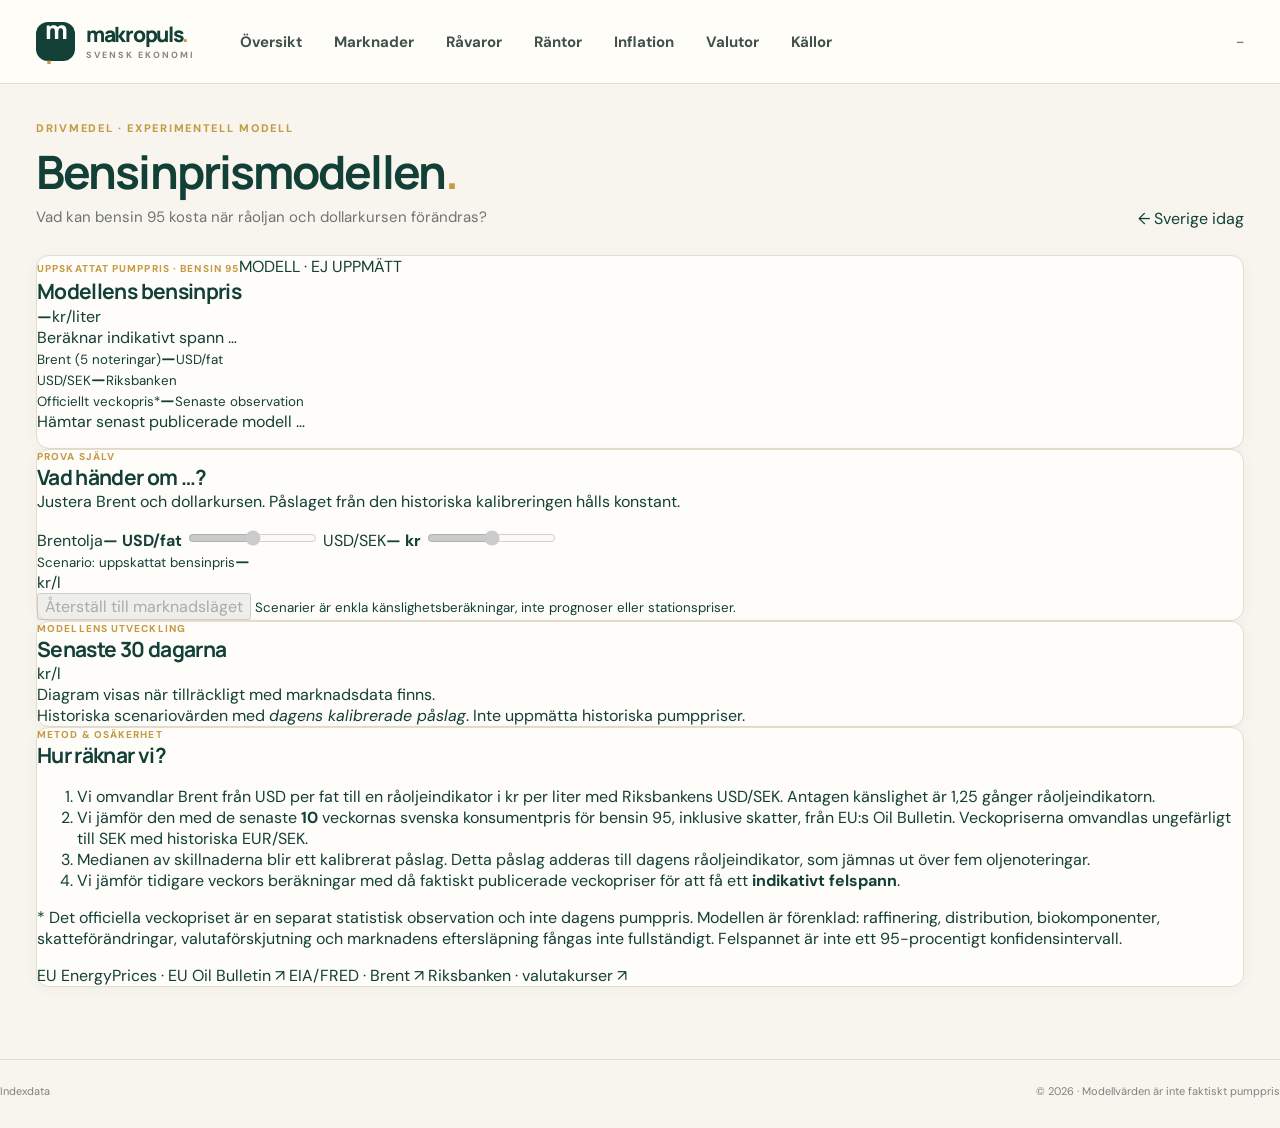
==== bensinmodell.html @ ee6b076e "Add files via upload" ====
<!doctype html>
<html lang="sv" data-page="bensinmodell">
<head>
  <meta charset="utf-8">
  <meta name="viewport" content="width=device-width, initial-scale=1">
  <meta name="theme-color" content="#f8f5ef">
  <meta name="description" content="Indexdatas bensinprismodell – en uppskattning av svenskt bensin 95 utifrån Brentolja, USD/SEK och EU:s officiella veckopriser.">
  <title>Bensinprismodellen – Indexdata</title>
  <link rel="icon" href="./assets/favicon.svg" type="image/svg+xml">
  <link rel="stylesheet" href="./assets/styles.css?v=13">
  <script defer src="./assets/fuel-model.js?v=13"></script>
</head>
<body>
<header class="site-header"><div class="header-inner">
  <a class="brand" href="./index.html" aria-label="Indexdata – startsida"><span class="brand-icon" aria-hidden="true">m<span>.</span></span><span class="brand-wordmark">makropuls<span class="brand-dot">.</span><small>SVENSK EKONOMI</small></span></a>
  <nav class="main-nav" aria-label="Huvudmeny">
    <a href="./index.html">Översikt</a><a href="./marknader.html">Marknader</a><a href="./ravaror.html">Råvaror</a><a href="./rantor.html">Räntor</a><a href="./inflation.html">Inflation</a><a href="./valutor.html">Valutor</a><a href="./kallor.html">Källor</a>
  </nav>
  <span id="clock" class="header-time" aria-label="Klockslag i Sverige">–</span>
</div></header>
<main class="main" id="mainContent">
  <div class="page-heading fuel-page-heading"><div>
    <div class="overline">DRIVMEDEL · EXPERIMENTELL MODELL</div>
    <h1>Bensinprismodellen<span class="orange-period">.</span></h1>
    <p>Vad kan bensin 95 kosta när råoljan och dollarkursen förändras?</p>
  </div><a class="fuel-back-link" href="./index.html">← Sverige idag</a></div>
  <div class="fuel-model-layout">
    <section class="surface fuel-model-hero" aria-labelledby="modelTitle">
      <div class="fuel-model-header"><span class="today-kicker">UPPSKATTAT PUMPPRIS · BENSIN 95</span><span class="fuel-model-tag">MODELL · EJ UPPMÄTT</span></div>
      <h2 id="modelTitle" class="sr-only">Modellens bensinpris</h2>
      <div class="fuel-model-big" aria-live="polite"><strong id="modelPrice">—</strong><span>kr/liter</span></div>
      <div class="fuel-model-band" id="modelBand">Beräknar indikativt spann …</div>
      <div class="fuel-model-rule"></div>
      <div class="fuel-model-stats">
        <div><small>Brent (5 noteringar)</small><strong id="modelBrent">—</strong><small id="modelBrentDate">USD/fat</small></div>
        <div><small>USD/SEK</small><strong id="modelUsdsek">—</strong><small id="modelUsdDate">Riksbanken</small></div>
        <div><small>Officiellt veckopris*</small><strong id="modelWeekly">—</strong><small id="modelWeeklyDate">Senaste observation</small></div>
      </div>
      <p class="fuel-model-status" id="modelStatus" role="status">Hämtar senast publicerade modell …</p>
    </section>
    <section class="surface fuel-model-scenarios" aria-labelledby="modelScenarioTitle">
      <div class="fuel-model-subtitle"><div class="today-kicker">PROVA SJÄLV</div><h2 id="modelScenarioTitle">Vad händer om …?</h2></div>
      <p class="fuel-muted">Justera Brent och dollarkursen. Påslaget från den historiska kalibreringen hålls konstant.</p>
      <label class="fuel-slider-label" for="scenarioBrent"><span>Brentolja</span><strong id="scenarioBrentValue">— USD/fat</strong></label>
      <input id="scenarioBrent" type="range" min="30" max="200" step="1" disabled>
      <label class="fuel-slider-label" for="scenarioUsd"><span>USD/SEK</span><strong id="scenarioUsdValue">— kr</strong></label>
      <input id="scenarioUsd" type="range" min="6" max="16" step="0.05" disabled>
      <div class="fuel-model-result"><div><small>Scenario: uppskattat bensinpris</small><strong id="scenarioPrice">—</strong></div><span>kr/l</span></div>
      <button class="fuel-model-reset" id="scenarioReset" type="button" disabled>Återställ till marknadsläget</button>
      <small class="fuel-model-disclaimer">Scenarier är enkla känslighetsberäkningar, inte prognoser eller stationspriser.</small>
    </section>
    <section class="surface fuel-model-chart" aria-labelledby="modelChartTitle">
      <div class="fuel-model-chart-title"><div><div class="today-kicker">MODELLENS UTVECKLING</div><h2 id="modelChartTitle">Senaste 30 dagarna</h2></div><span class="fuel-muted">kr/l</span></div>
      <div class="fuel-chart-wrap" id="fuelChart" role="img" aria-label="Modellberäknade bensinpriser senaste 30 dagarna">Diagram visas när tillräckligt med marknadsdata finns.</div>
      <div class="fuel-muted fuel-chart-foot">Historiska scenariovärden med <em>dagens kalibrerade påslag</em>. Inte uppmätta historiska pumppriser.</div>
    </section>
    <section class="surface fuel-model-explain" aria-labelledby="modelMethodTitle">
      <div class="today-kicker">METOD &amp; OSÄKERHET</div><h2 id="modelMethodTitle">Hur räknar vi?</h2>
      <ol class="fuel-method-list">
        <li>Vi omvandlar Brent från USD per fat till en råoljeindikator i kr per liter med Riksbankens USD/SEK. Antagen känslighet är 1,25 gånger råoljeindikatorn.</li>
        <li>Vi jämför den med de senaste <strong>10</strong> veckornas svenska konsumentpris för bensin 95, inklusive skatter, från EU:s Oil Bulletin. Veckopriserna omvandlas ungefärligt till SEK med historiska EUR/SEK.</li>
        <li>Medianen av skillnaderna blir ett kalibrerat påslag. Detta påslag adderas till dagens råoljeindikator, som jämnas ut över fem oljenoteringar.</li>
        <li>Vi jämför tidigare veckors beräkningar med då faktiskt publicerade veckopriser för att få ett <strong>indikativt felspann</strong>.</li>
      </ol>
      <p class="fuel-muted">* Det officiella veckopriset är en separat statistisk observation och inte dagens pumppris. Modellen är förenklad: raffinering, distribution, biokomponenter, skatteförändringar, valutaförskjutning och marknadens eftersläpning fångas inte fullständigt. Felspannet är inte ett 95-procentigt konfidensintervall.</p>
      <div class="fuel-model-sources">
        <a href="https://www.euenergyprices.eu/en/data" target="_blank" rel="noopener noreferrer">EU EnergyPrices · EU Oil Bulletin ↗</a>
        <a href="https://fred.stlouisfed.org/series/DCOILBRENTEU" target="_blank" rel="noopener noreferrer">EIA/FRED · Brent ↗</a>
        <a href="https://www.riksbank.se/sv/statistik/rantor-och-valutakurser/hamta-rantor-och-valutakurser-via-api/" target="_blank" rel="noopener noreferrer">Riksbanken · valutakurser ↗</a>
      </div>
    </section>
  </div>
</main>
<footer class="site-footer"><span>Indexdata</span><span>© <span id="copyrightYear">2026</span> · Modellvärden är inte faktiskt pumppris</span></footer>
</body>
</html>
---- assets/styles.css ----
@import url('https://fonts.googleapis.com/css2?family=DM+Sans:wght@400;500;600;700;800&family=Manrope:wght@600;700;800&display=swap');
:root{--bg:#f8f5ef;--white:#fffdf9;--soft:#f1ebde;--border:#e4dccd;--border-strong:#d8cebc;--text:#123F36;--muted:#6d756f;--orange:#C49A45;--orange-soft:#f6ecd6;--green:#2A6B5C;--deep-green:#123F36;--shadow:0 2px 14px rgba(18,63,54,.045);font-family:'DM Sans',system-ui,-apple-system,sans-serif;color-scheme:light}
*{box-sizing:border-box}
html{scroll-behavior:auto}
body{margin:0;background:var(--bg);color:var(--text);-webkit-font-smoothing:antialiased}
a{color:inherit;text-decoration:none}
button{font:inherit;cursor:pointer}
a:focus-visible,button:focus-visible{outline:2px solid var(--orange);outline-offset:4px}
[hidden]{display:none!important}
.site-header{background:rgba(255,253,249,.92);backdrop-filter:blur(10px);border-bottom:1px solid var(--border);position:sticky;top:0;z-index:30}
.header-inner{max-width:1360px;margin:auto;padding:0 36px;height:83px;display:flex;align-items:center;gap:45px}
.brand{display:flex;align-items:center;gap:11px;white-space:nowrap;flex:none}
.brand-icon{height:39px;width:39px;background:var(--deep-green);color:#fff;border-radius:12px;display:grid;place-content:center;font-size:25px;font-family:'Manrope',sans-serif;font-weight:800;letter-spacing:-2px;line-height:1}
.brand-icon span{color:var(--orange)}
.brand-wordmark{font-family:'Manrope',sans-serif;font-size:21px;font-weight:800;letter-spacing:-1.3px;line-height:1.05}
.brand-dot{color:var(--orange)}
.brand-wordmark small{display:block;font-family:'DM Sans',sans-serif;font-size:9px;font-weight:800;letter-spacing:2px;color:#888;margin-top:6px}
.main-nav{display:flex;align-self:stretch;align-items:stretch;gap:32px}
.main-nav a{position:relative;display:flex;align-items:center;color:#40514b;font-size:15px;font-weight:700;white-space:nowrap;border-bottom:3px solid transparent;padding:3px 0 0}
.main-nav a:hover{color:var(--green)}
.main-nav a.active,.main-nav a[aria-current="page"]{color:var(--deep-green);border-bottom-color:var(--orange)}
.header-time{margin-left:auto;font-weight:700;font-size:12px;color:#7b7d76;white-space:nowrap}
.main{max-width:1360px;margin:auto;padding:34px 36px 72px;min-height:calc(100vh - 170px)}
.view{animation:fadeIn .15s ease-out}
@keyframes fadeIn{from{opacity:.3}to{opacity:1}}
.page-heading{display:flex;justify-content:space-between;align-items:flex-end;gap:28px;margin:3px 0 26px}
.overline{font-size:11px;font-weight:800;letter-spacing:1.7px;color:var(--orange);margin-bottom:11px}
h1,h2,p{margin-top:0}
h1,h2{font-family:'Manrope','DM Sans',sans-serif}
h1{font-size:clamp(32px,3.6vw,48px);letter-spacing:-1.9px;margin-bottom:8px;line-height:1.13}
h2{font-size:21px;letter-spacing:-.65px;margin-bottom:0;line-height:1.35}
.page-heading p{font-size:15px;color:var(--muted);margin:0;line-height:1.55}
.update-info{background:var(--white);border:1px solid var(--border);border-radius:13px;padding:14px 19px;min-width:200px;display:flex;flex-direction:column;gap:7px;box-shadow:var(--shadow)}
.update-label{display:flex;align-items:center;gap:8px;color:var(--muted);font-size:11px;font-weight:700}
.status-dot{width:7px;height:7px;background:var(--green);border-radius:50%;display:inline-block}
.update-info strong{font-size:14px;font-weight:800;font-variant-numeric:tabular-nums}
.kpi-grid{display:grid;grid-template-columns:repeat(4,minmax(0,1fr));gap:15px;margin-bottom:18px}
.kpi-card,.surface{border:1px solid var(--border);background:var(--white);border-radius:13px;box-shadow:var(--shadow)}
.kpi-card{padding:22px 23px 18px;min-height:149px}
.kpi-card .kpi-label{font-size:14px;font-weight:700;color:#3f4b46;display:flex;justify-content:space-between;gap:4px}
.kpi-card .kpi-label span:last-child{font-size:17px;color:var(--orange)}
.kpi-value{margin:25px 0 11px;font-size:34px;font-family:'Manrope',sans-serif;font-weight:800;letter-spacing:-1.5px;line-height:1.1;white-space:nowrap}
.unit{font-family:'DM Sans',sans-serif;font-size:15px;font-weight:700;color:#797979;letter-spacing:0}
.kpi-bottom{display:flex;justify-content:space-between;align-items:flex-end;gap:8px;font-size:11px;color:var(--muted)}
.kpi-card.empty .kpi-value{color:#aaa}
.market-strip{padding:20px 22px 15px;margin-bottom:18px}
.block-head{display:flex;justify-content:space-between;align-items:start;gap:16px;margin-bottom:19px}
.block-head p{font-size:13px;color:var(--muted);margin:5px 0 0}
.see-more,.source-link{color:var(--green);font-size:13px;font-weight:800;white-space:nowrap;padding-top:4px}
.see-more:hover,.source-link:hover{text-decoration:underline}
.ticker-slot{min-height:88px;width:100%;overflow:hidden;border:1px solid var(--border);border-radius:9px;background:var(--soft)}
.ticker-placeholder,.widget-placeholder{color:var(--muted);height:100%;min-height:84px;display:flex;align-items:center;justify-content:center;text-align:center;font-size:13px;padding:15px}
.micro-note{font-size:11px;line-height:1.6;color:#93938f;margin:9px 0 0}
.overview-grid{display:grid;grid-template-columns:1.52fr 1fr;gap:18px}
.overview-grid .surface{padding:22px}
.chart-box{width:100%;display:flex;align-items:stretch;justify-content:stretch}
.chart-box-home{height:225px}
.chart-box-full{height:380px}
.chart-box svg{width:100%;height:100%}
.chart-empty{font-size:13px;color:var(--muted);margin:auto;text-align:center;padding:20px}
.panel-foot{display:flex;justify-content:space-between;gap:10px;border-top:1px solid var(--border);padding-top:13px;margin-top:9px;color:#999;font-size:11px}
.mini-metric-group{display:grid;grid-template-columns:1fr 1fr;gap:13px;margin-bottom:16px}
.mini-metric{background:var(--soft);border-radius:10px;padding:17px;display:flex;flex-direction:column;gap:10px;min-height:184px}
.mini-metric>span{font-size:14px;font-weight:700;color:#666}
.mini-metric strong{font-family:'Manrope',sans-serif;font-size:33px;letter-spacing:-1px}
.mini-metric small{color:#888;font-size:11px;margin-top:auto}
.market-quicklinks{display:grid;grid-template-columns:repeat(3,minmax(0,1fr));gap:15px;margin-bottom:18px}
.market-link{background:#fff;border:1px solid var(--border);border-radius:13px;padding:19px 22px;display:flex;justify-content:space-between;align-items:center;gap:14px}
.market-link:hover{border-color:#ffbba1}
.market-link-name{font-family:'Manrope',sans-serif;font-size:16px;font-weight:800}
.market-link>span:last-child{font-size:12px;color:var(--orange);font-weight:700;white-space:nowrap}
.market-surface{padding:22px}
.market-widget{min-height:570px;width:100%;border:1px solid var(--border);border-radius:9px;overflow:hidden;background:#fff}
.market-widget .tradingview-widget-container{width:100%;height:570px}
.market-widget .tradingview-widget-container__widget{width:100%;height:100%}
.rate-page-grid{display:grid;grid-template-columns:1.53fr 1fr;gap:18px}
.rate-graph-surface,.rate-list-surface,.inflation-main,.inflation-graph,.currency-grid>.surface,.data-status{padding:25px}
.segmented{display:flex;padding:4px;border:1px solid var(--border);border-radius:9px;gap:3px;background:#f7f7f5}
.seg{border:0;background:transparent;color:#777;padding:8px 13px;font-size:12px;border-radius:7px}
.seg.active{background:#fff;box-shadow:0 2px 5px rgba(18,63,54,.08);font-weight:800;color:var(--deep-green)}
.rate-list,.fx-list{display:flex;flex-direction:column}
.rate-item,.fx-row{display:flex;justify-content:space-between;align-items:center;gap:16px;padding:14px 0;border-bottom:1px solid var(--border)}
.rate-item:last-child,.fx-row:last-child{border:0}
.rate-name,.fx-label{font-size:14px;font-weight:700}
.rate-sub,.fx-desc{color:var(--muted);font-size:11px;margin-top:5px}
.rate-right,.fx-price{text-align:right;font-variant-numeric:tabular-nums}
.rate-value,.fx-price{font-family:'Manrope',sans-serif;font-size:19px;font-weight:800}
.rate-date,.fx-price small{font-family:'DM Sans',sans-serif;font-weight:400;font-size:11px;color:#999;margin-top:4px;display:block}
.inflation-main{margin-bottom:18px}
.inflation-card-grid{display:grid;grid-template-columns:repeat(2,minmax(0,1fr));gap:15px}
.inflation-metric{background:var(--soft);padding:23px;border-radius:10px;display:flex;flex-direction:column;gap:8px}
.inflation-metric span{font-size:13px;font-weight:800;color:#666}
.inflation-metric strong{font-family:'Manrope',sans-serif;font-size:42px;letter-spacing:-1px}
.inflation-metric small{font-size:12px;color:var(--muted)}
.currency-grid{display:grid;grid-template-columns:1.4fr 1fr;gap:18px}
.fx-pair{display:flex;gap:13px;align-items:center}
.fx-icon{width:38px;height:38px;border-radius:9px;background:var(--orange-soft);color:var(--deep-green);display:grid;place-content:center;font-size:11px;font-weight:800}
.currency-feature{padding:30px 0 60px;display:flex;flex-direction:column;gap:6px}
.currency-feature strong{font-family:'Manrope',sans-serif;font-size:50px;font-weight:800;letter-spacing:-1.8px}
.currency-feature span{color:var(--muted);font-size:13px}
.source-grid{display:grid;grid-template-columns:repeat(3,minmax(0,1fr));gap:15px;margin-bottom:18px}
.source-item{padding:22px;display:flex;gap:14px;align-items:start}
.source-item:hover{border-color:#ffbba1}
.source-logo{width:39px;height:39px;flex:none;background:var(--orange-soft);color:var(--deep-green);border-radius:10px;display:grid;place-content:center;font-weight:800}
.source-item strong{display:block;font-size:14px;margin-bottom:7px}
.source-item small{display:block;font-size:12px;color:var(--muted);line-height:1.5}
.data-status h2{margin-bottom:14px}
.data-status p,.status-line{color:var(--muted);font-size:13px;line-height:1.6}
.data-status p{margin-bottom:0}
.site-footer{border-top:1px solid var(--border);max-width:1288px;margin:0 auto;padding:24px 0 30px;color:#7e827b;display:flex;justify-content:space-between;gap:20px;font-size:11px}
@media(max-width:1120px){.header-inner{padding:0 23px;gap:24px}.main-nav{gap:18px}.header-time{display:none}.main{padding:30px 23px 60px}.site-footer{padding:22px 23px}.kpi-grid{grid-template-columns:repeat(2,minmax(0,1fr))}}
@media(max-width:810px){.header-inner{height:auto;min-height:70px;flex-wrap:wrap;gap:0;padding:13px 18px 0}.brand{padding-bottom:13px}.main-nav{width:100%;overflow-x:auto;gap:25px;scrollbar-width:none}.main-nav::-webkit-scrollbar{display:none}.main-nav a{padding:12px 0;font-size:14px}.main{padding:23px 16px 52px}.site-footer{padding:23px 16px}.overview-grid,.rate-page-grid,.currency-grid,.source-grid{grid-template-columns:1fr}.market-quicklinks{grid-template-columns:1fr}.page-heading{align-items:start}.update-info{min-width:0;flex:none}.chart-box-full{height:315px}}
@media(max-width:560px){.landing-heading{flex-direction:column;align-items:stretch;gap:14px}.update-info{padding:12px 16px}.page-heading{margin-bottom:20px}.page-heading h1{font-size:33px}.kpi-grid{gap:9px}.kpi-card{padding:17px 14px;min-height:133px}.kpi-card .kpi-label{font-size:12px}.kpi-value{font-size:26px;margin:20px 0 10px;letter-spacing:-1px}.unit{font-size:11px}.kpi-bottom{font-size:10px;flex-wrap:wrap}.market-strip,.overview-grid .surface,.rate-graph-surface,.rate-list-surface,.inflation-main,.inflation-graph,.currency-grid>.surface,.data-status,.market-surface{padding:17px}.block-head h2{font-size:19px}.mini-metric-group{gap:9px}.mini-metric{padding:14px;min-height:159px}.mini-metric strong{font-size:27px}.chart-box-home{height:192px}.market-widget{min-height:460px}.market-widget .tradingview-widget-container{height:460px}.market-link{padding:16px}.site-footer{flex-direction:column;gap:5px}.rate-item{padding:12px 0}.source-item{padding:18px}.header-inner{padding-left:16px;padding-right:16px}}

/* Separate page navigation and index data panels */
.current-page{min-height:58vh}
.usa-indices{margin-bottom:22px}
.usa-index-grid{display:grid;grid-template-columns:repeat(2,minmax(0,1fr));gap:18px}
.index-embed{padding:20px;overflow:hidden}
.index-embed h3{font-size:19px;margin:0;font-family:'Manrope','DM Sans',sans-serif}
.index-embed iframe{display:block;width:100%;height:430px;border:0;background:#fff;border-radius:8px}
.index-embed .block-head{align-items:center;margin-bottom:12px}
.source-grid:has(.source-item:nth-child(4)){grid-template-columns:repeat(4,minmax(0,1fr))}
@media(max-width:950px){.usa-index-grid{grid-template-columns:1fr}.source-grid:has(.source-item:nth-child(4)){grid-template-columns:repeat(2,minmax(0,1fr))}}
@media(max-width:560px){.index-embed{padding:14px}.index-embed iframe{height:350px}.source-grid:has(.source-item:nth-child(4)){grid-template-columns:1fr}}

/* Version 5 – kurser synliga direkt på Marknader */
.market-strip-detail{margin-bottom:22px}
.market-strip-detail .block-head{align-items:center;margin-bottom:14px}
.quotes-label{font-size:12px;color:var(--muted);font-weight:600}
.featured-indices{margin:0 0 24px}
.index-preview-grid{display:grid;grid-template-columns:repeat(2,minmax(0,1fr));gap:18px}
.index-preview{min-width:0;padding:19px 22px 14px;overflow:hidden}
.index-preview-heading{display:flex;justify-content:space-between;align-items:baseline;gap:12px;margin-bottom:14px;flex-wrap:wrap}
.index-preview h3{font:800 20px 'Manrope','DM Sans',sans-serif;letter-spacing:-.5px;margin:0}
.index-preview-heading span{font-size:11px;color:var(--muted)}
.index-mini-widget{height:238px;min-width:0;border-radius:9px;overflow:hidden;background:#fff}
.index-mini-widget .tradingview-widget-container{height:100%}
.quotes-surface .block-head{margin-bottom:15px}
.quotes-surface{margin-bottom:16px}
.quotes-widget{min-height:920px;border:0}
.quotes-widget .tradingview-widget-container{height:920px}
@media(max-width:810px){.index-preview-grid{grid-template-columns:1fr}}
@media(max-width:560px){.index-preview{padding:16px}.quotes-widget{min-height:1020px}.quotes-widget .tradingview-widget-container{height:1020px}}

/* Version 6 – egen sida för råvaror */
.featured-commodities{margin:0 0 24px}
.commodity-preview-grid{display:grid;grid-template-columns:repeat(2,minmax(0,1fr));gap:18px}
.commodity-quotes-widget{min-height:900px}
.commodity-quotes-widget .tradingview-widget-container{height:900px}
@media(max-width:900px){.commodity-preview-grid{grid-template-columns:1fr}}
@media(max-width:560px){.commodity-quotes-widget{min-height:1020px}.commodity-quotes-widget .tradingview-widget-container{height:1020px}}

/* Version 7: egna datakort och diagram från öppna råvarukällor. */
.commodity-page-heading{align-items:flex-start}
.commodity-updated{background:#fff;border:1px solid var(--border);border-radius:12px;padding:13px 18px;min-width:190px;display:flex;flex-direction:column;gap:5px}
.commodity-updated span{font-size:10px;font-weight:800;color:var(--muted);letter-spacing:.07em}
.commodity-updated strong{font-size:12px;color:var(--text)}
.commodity-section{margin-bottom:26px}
.commodity-section>.block-head{margin-bottom:14px}
.commodity-data-cards{display:grid;grid-template-columns:repeat(4,minmax(0,1fr));gap:14px}
.commodity-price-card{min-width:0;background:#fff;border:1px solid var(--border);border-radius:13px;padding:22px 19px;display:flex;flex-direction:column;gap:8px}
.commodity-price-name{font-size:14px;font-weight:700;color:#333}
.commodity-price-card strong{font:800 29px 'Manrope','DM Sans',sans-serif;letter-spacing:-1.1px;white-space:nowrap}
.commodity-price-unit{font-size:12px;color:var(--muted);font-weight:600}
.commodity-price-date{color:#888;font-size:11px;margin-top:4px}
.commodity-price-source{font-size:10px;color:var(--muted);margin-top:auto}
.commodity-native-charts{display:grid;grid-template-columns:repeat(2,minmax(0,1fr));gap:18px}
.commodity-chart-card{padding:23px 23px 14px;min-width:0}
.commodity-chart-heading{display:flex;align-items:start;justify-content:space-between;gap:14px}
.commodity-chart-heading h3{font:800 21px 'Manrope','DM Sans',sans-serif;letter-spacing:-.6px;margin:7px 0 4px}
.commodity-chart-heading label{color:var(--muted);font-size:11px;font-weight:700;display:flex;flex-direction:column;gap:5px;min-width:128px}
.commodity-chart-heading select{background:#fff;border:1px solid var(--border);border-radius:8px;padding:9px 12px;color:var(--text);max-width:178px;min-width:130px;font-size:12px;cursor:pointer}
.commodity-chart-number{font:800 29px 'Manrope','DM Sans',sans-serif;letter-spacing:-1px;margin-top:10px}
.commodity-chart-meta{font-size:11px;color:var(--muted);margin-top:4px}
.commodity-chart-area{height:225px;display:flex;margin-top:20px}
.commodity-chart-area svg{width:100%;height:100%}
.commodity-chart-foot{border-top:1px solid var(--border);padding-top:13px;margin-top:5px;display:flex;justify-content:space-between;gap:12px;color:#8b8b8b;font-size:11px}
.commodity-chart-foot a{color:var(--orange);font-weight:700}
.power-area-cards{display:grid;grid-template-columns:repeat(4,minmax(0,1fr));gap:14px}
.power-area-card{background:#fff;border-radius:13px;border:1px solid var(--border);padding:21px}
.power-area-card h3{font-size:17px;margin:0 0 4px}
.power-area-card .place{font-size:12px;color:var(--muted)}
.power-area-card strong{font:800 29px 'Manrope','DM Sans',sans-serif;display:block;margin-top:18px;letter-spacing:-1px}
.power-area-card .unit{font-size:12px;color:var(--muted)}
.power-area-card .date{display:block;font-size:11px;color:#858585;margin-top:12px}
.commodity-table-section{padding:22px 24px;margin-bottom:24px}
.commodity-table-scroll{overflow-x:auto}
.commodity-table{width:100%;border-collapse:collapse;text-align:left;font-size:13px;min-width:540px;font-variant-numeric:tabular-nums}
.commodity-table th{background:#faf9f7;font-size:11px;color:#8c8c8c;text-transform:uppercase;letter-spacing:.04em}
.commodity-table th,.commodity-table td{padding:14px 12px;border-bottom:1px solid var(--border)}
.commodity-table tbody tr:last-child td{border-bottom:0}
.commodity-table td:first-child{font-weight:700}
.commodity-table td:nth-child(2){font-weight:800}
.commodity-table .price-unit-inline{font-size:11px;font-weight:500;color:#888;margin-left:5px}
.commodity-table .table-group td{background:#f7f7f5;font-size:11px;color:#757575;text-transform:uppercase;letter-spacing:.09em;padding:9px 12px}
.commodity-market-preview{padding-bottom:5px}
.commodity-provenance{display:flex;align-items:center;gap:10px 18px;flex-wrap:wrap;color:#858585;font-size:11px;line-height:1.8}
.commodity-provenance a{color:var(--orange);font-weight:600}
.commodity-provenance strong{color:#666}
.commodity-provenance #commoditySourceHealth{width:100%;font-size:11px}
.commodity-skeleton{border:1px solid var(--border);border-radius:12px;background:#fff;padding:30px;grid-column:1/-1;color:#888;font-size:13px}
@media(max-width:900px){.commodity-data-cards,.power-area-cards{grid-template-columns:repeat(2,minmax(0,1fr))}.commodity-native-charts{grid-template-columns:1fr}}
@media(max-width:560px){.commodity-page-heading{flex-direction:column}.commodity-updated{width:100%}.commodity-data-cards,.power-area-cards{gap:9px}.commodity-price-card,.power-area-card{padding:15px 13px}.commodity-price-card strong,.power-area-card strong{font-size:23px}.commodity-chart-card{padding:16px}.commodity-chart-heading{flex-direction:column;gap:12px}.commodity-chart-heading label{width:100%}.commodity-chart-heading select{max-width:none;width:100%}.commodity-chart-area{height:206px}.commodity-table-section{padding:16px}}

/* Råvaror v8: kursdiagram och kvartpriser */
.commodity-chart-card[data-chart="metals"] .commodity-chart-area,
.commodity-chart-card[data-chart="agriculture"] .commodity-chart-area{height:350px;min-height:350px;display:block;margin-top:12px}
.commodity-chart-card .commodity-trading-frame{width:100%;height:100%;overflow:hidden;border-radius:8px;background:#fff}
.commodity-chart-meta{line-height:1.55}
.commodity-price-date,.power-area-card .date{line-height:1.5}
@media(max-width:560px){
  .commodity-chart-card[data-chart="metals"] .commodity-chart-area,
  .commodity-chart-card[data-chart="agriculture"] .commodity-chart-area{height:300px;min-height:300px}
}

/* VERSION 9 / SVERIGE IDAG – koncis dashboard utan vertikal scrolling på normal desktop */
.home-screen{background:#f7f7f5}
.sverige-main{padding-top:19px;padding-bottom:8px;min-height:0}
.sverige-heading{display:flex;justify-content:space-between;align-items:center;gap:20px;margin-bottom:16px}
.sverige-heading .overline{margin-bottom:4px;font-size:10px;letter-spacing:1.45px}
.sverige-heading h1{font-size:clamp(29px,3vw,40px);letter-spacing:-1.5px;margin:0}
.orange-period{color:var(--orange)}
.sverige-date{display:flex;flex-direction:column;gap:5px;text-align:right;font-size:13px;font-weight:700;color:#474747}
.overview-pulse{font-size:11px;font-weight:500;color:#858585;display:flex;align-items:center;justify-content:flex-end;gap:6px}
.today-primary{display:grid;grid-template-columns:1.13fr 1.17fr .94fr;gap:12px;align-items:stretch}
.today-secondary{display:grid;grid-template-columns:repeat(3,minmax(0,1fr));gap:12px;margin-top:12px}
.today-box{padding:17px 18px 13px;min-width:0;display:flex;flex-direction:column;overflow:hidden}
.today-primary>.today-box{height:245px}
.today-small{height:147px}
.today-box-header{display:flex;justify-content:space-between;align-items:flex-start;gap:12px;margin-bottom:10px}
.today-kicker{font-size:10px;letter-spacing:1.1px;font-weight:800;color:var(--orange)}
.today-box h2{font-size:18px;letter-spacing:-.5px;margin:4px 0 0;line-height:1.22}
.today-open{font-size:11px;font-weight:700;color:#797979;white-space:nowrap;padding-top:5px}
.today-open:hover{color:var(--green)}
.today-source{font-size:10px;color:#888;line-height:1.3;margin-top:auto;padding-top:7px;white-space:normal}
.loading-value{display:flex;align-items:center;justify-content:center;width:100%;height:100%;color:#999;font-size:12px}
.omx-widget{height:155px;min-height:0;margin-top:-2px;overflow:hidden;flex:1}
.omx-widget .tradingview-widget-container,.omx-widget .tradingview-widget-container__widget{width:100%;height:100%}
.electricity-mini-grid{display:grid;grid-template-columns:repeat(2,minmax(0,1fr));gap:7px;flex:1;min-height:0}
.electricity-mini{background:#f7f7f5;border-radius:9px;padding:9px 11px 7px;min-width:0}
.electricity-area{display:flex;align-items:baseline;gap:7px;white-space:nowrap}
.electricity-area strong{font-size:12px;color:#262626}
.electricity-area span{font-size:10px;color:#8c8c8c;overflow:hidden;text-overflow:ellipsis}
.electricity-price{font-size:26px;font-weight:800;letter-spacing:-1px;line-height:1.02;margin:8px 0 0;font-family:'Manrope',sans-serif;font-variant-numeric:tabular-nums}
.electricity-unit{font-size:10px;color:#858585;margin-top:4px}
.fuel-mini-list{flex:1;display:grid;grid-template-rows:1fr 1fr;gap:6px}
.fuel-mini{background:#f7f7f5;border-radius:9px;padding:9px 12px;display:flex;justify-content:space-between;align-items:center;min-width:0;gap:6px}
.fuel-mini>div{display:flex;flex-direction:column;gap:5px}
.fuel-type{font-size:12px;font-weight:700;color:#393939;white-space:nowrap}
.fuel-unit{font-size:10px;color:#999}
.fuel-mini strong{font-size:24px;font-family:'Manrope',sans-serif;letter-spacing:-.8px;white-space:nowrap;font-variant-numeric:tabular-nums}
.today-two-values{display:grid;grid-template-columns:repeat(2,minmax(0,1fr));gap:14px;flex:1;align-content:center}
.today-two-values>div{min-width:0}
.today-two-values span{font-size:11px;color:#797979;display:block;margin-bottom:8px}
.today-two-values strong{font-size:24px;font-weight:800;letter-spacing:-.7px;font-family:'Manrope',sans-serif;white-space:nowrap;font-variant-numeric:tabular-nums}
.today-ticker{display:flex;align-items:center;gap:12px;margin-top:12px;padding:8px 12px;min-height:76px;overflow:hidden;background:var(--white)}
.today-ticker-title{width:148px;flex:none;border-right:1px solid var(--border);display:flex;flex-direction:column;gap:4px;padding-left:6px}
.today-ticker-title>span:last-child{font-size:12px;font-weight:700;color:#4a4a4a}
.today-ticker-content{flex:1;min-width:0;height:56px;overflow:hidden}
.today-ticker-content .tradingview-widget-container,.today-ticker-content .tradingview-widget-container__widget{height:100%;width:100%}
.today-footer{display:flex;justify-content:space-between;align-items:center;gap:12px;color:#8b8b87;font-size:10px;padding:9px 2px 0}
.today-footer a{color:#ef5a21;font-weight:700}
.sverige-footer{max-width:1360px;margin:auto;padding-top:8px;padding-bottom:10px;border:0;font-size:10px;color:#aaa}
@media (min-width:1051px) and (min-height:680px){.home-screen{min-height:100vh}.sverige-main{height:calc(100vh - 110px);display:flex;flex-direction:column;justify-content:flex-start}.today-primary>.today-box{height:clamp(205px,31vh,260px)}.today-small{height:clamp(125px,17vh,155px)}.today-ticker{min-height:72px}}
@media (max-width:1150px){.today-primary{grid-template-columns:1fr 1fr}.today-fuel{grid-column:span 2;height:auto!important;min-height:140px}.fuel-mini-list{grid-template-columns:1fr 1fr;grid-template-rows:1fr}}
@media (max-width:810px){.sverige-main{padding-top:18px}.today-primary{grid-template-columns:1fr 1fr}.today-secondary{grid-template-columns:1fr 1fr}.today-secondary .today-small:last-child{grid-column:span 2}.today-ticker-title{width:108px}}
@media (max-width:620px){.sverige-heading{align-items:flex-start}.sverige-date{font-size:11px}.overview-pulse{font-size:9px}.sverige-heading h1{font-size:31px}.today-primary,.today-secondary{grid-template-columns:1fr}.today-primary>.today-box{height:auto;min-height:215px}.today-primary>.today-exchange{height:240px}.today-primary>.today-electricity{height:245px}.today-fuel{grid-column:span 1;min-height:165px!important}.today-secondary .today-small:last-child{grid-column:span 1}.today-small{height:140px}.today-ticker{flex-direction:column;align-items:stretch}.today-ticker-title{width:auto;flex-direction:row;border-right:0;gap:9px}.today-ticker-content{width:100%}.today-footer{flex-direction:column;align-items:flex-start}.today-two-values strong{font-size:24px}.sverige-footer{display:none}}
@media (max-height:700px) and (min-width:1151px){.sverige-main{padding-top:12px}.sverige-heading{margin-bottom:11px}.today-primary>.today-box{height:215px}.today-small{height:127px}.today-ticker{min-height:64px;margin-top:9px}.today-secondary{margin-top:9px}.today-ticker-content{height:46px}.today-box{padding-top:12px;padding-bottom:10px}}
/* Täta kort: plats för källrad utan överlappning */
.electricity-mini{padding:6px 9px 4px}
.electricity-price{font-size:22px;margin-top:4px;line-height:1}
.electricity-unit{margin-top:2px}
.today-electricity .today-source{padding-top:4px;line-height:1.25}
.today-small .today-two-values{align-content:center}
.today-small .today-source{padding-top:4px}
@media(min-width:1051px) and (min-height:680px){.today-small{height:153px}}
@media(max-height:700px) and (min-width:1151px){.today-small{height:139px}.today-two-values strong{font-size:22px}}
@media(max-width:620px){
 .today-primary>.today-electricity{height:263px}
 .today-primary>.today-fuel{height:180px;min-height:180px!important}
 .today-secondary .today-small{height:155px}
 .today-fuel .fuel-mini{align-items:flex-start;flex-direction:column;justify-content:center;gap:7px}
 .today-fuel .fuel-mini strong{font-size:23px}
 .electricity-mini-grid{gap:7px}
 .electricity-mini{padding:8px 10px}
 .electricity-price{font-size:25px;margin-top:6px}
}
.today-electricity .electricity-mini-grid{flex:none;grid-template-rows:repeat(2,65px)}
.today-electricity .today-source{margin-top:5px;padding-top:0;font-size:9px}
.home-screen .sverige-footer{display:none}
@media(max-width:620px){.today-electricity .electricity-mini-grid{grid-template-rows:repeat(2,75px)}.today-electricity .today-source{font-size:9px}}


/* Version 11: ny färgpalett inspirerad av referensen */
body{background:var(--bg)}
h1,h2,.brand-wordmark,.market-link-name,.kpi-value,.rate-value,.fx-price,.inflation-metric strong,.currency-feature strong,.commodity-price-card strong,.power-area-card strong,.electricity-price,.fuel-mini strong,.today-two-values strong{color:var(--deep-green)}
.kpi-card,.surface,.market-link,.update-info,.commodity-updated,.commodity-price-card,.power-area-card{background:var(--white)}
.market-strip,.today-ticker,.commodity-table th,.segmented,.ticker-slot{background:var(--soft)}
.kpi-card .kpi-label span:last-child,.brand-dot,.brand-icon span{color:var(--orange)}
.status-dot{background:var(--green)}
.main-nav a.active::after,.main-nav a[aria-current="page"]::after{content:'';position:absolute;left:0;right:0;bottom:-3px;height:3px;background:var(--orange)}
.main-nav a.active,.main-nav a[aria-current="page"]{border-bottom-color:transparent}
.market-link:hover,.source-item:hover{border-color:rgba(196,154,69,.55)}
.electricity-mini,.fuel-mini,.mini-metric,.inflation-metric{background:#f4efe5}
.electricity-area strong,.fuel-type,.rate-name,.fx-label,.commodity-price-name{color:var(--deep-green)}
.orange-period,.overline,.today-kicker{color:var(--orange)}
.commodity-chart-foot a,.see-more,.source-link{color:var(--green)}
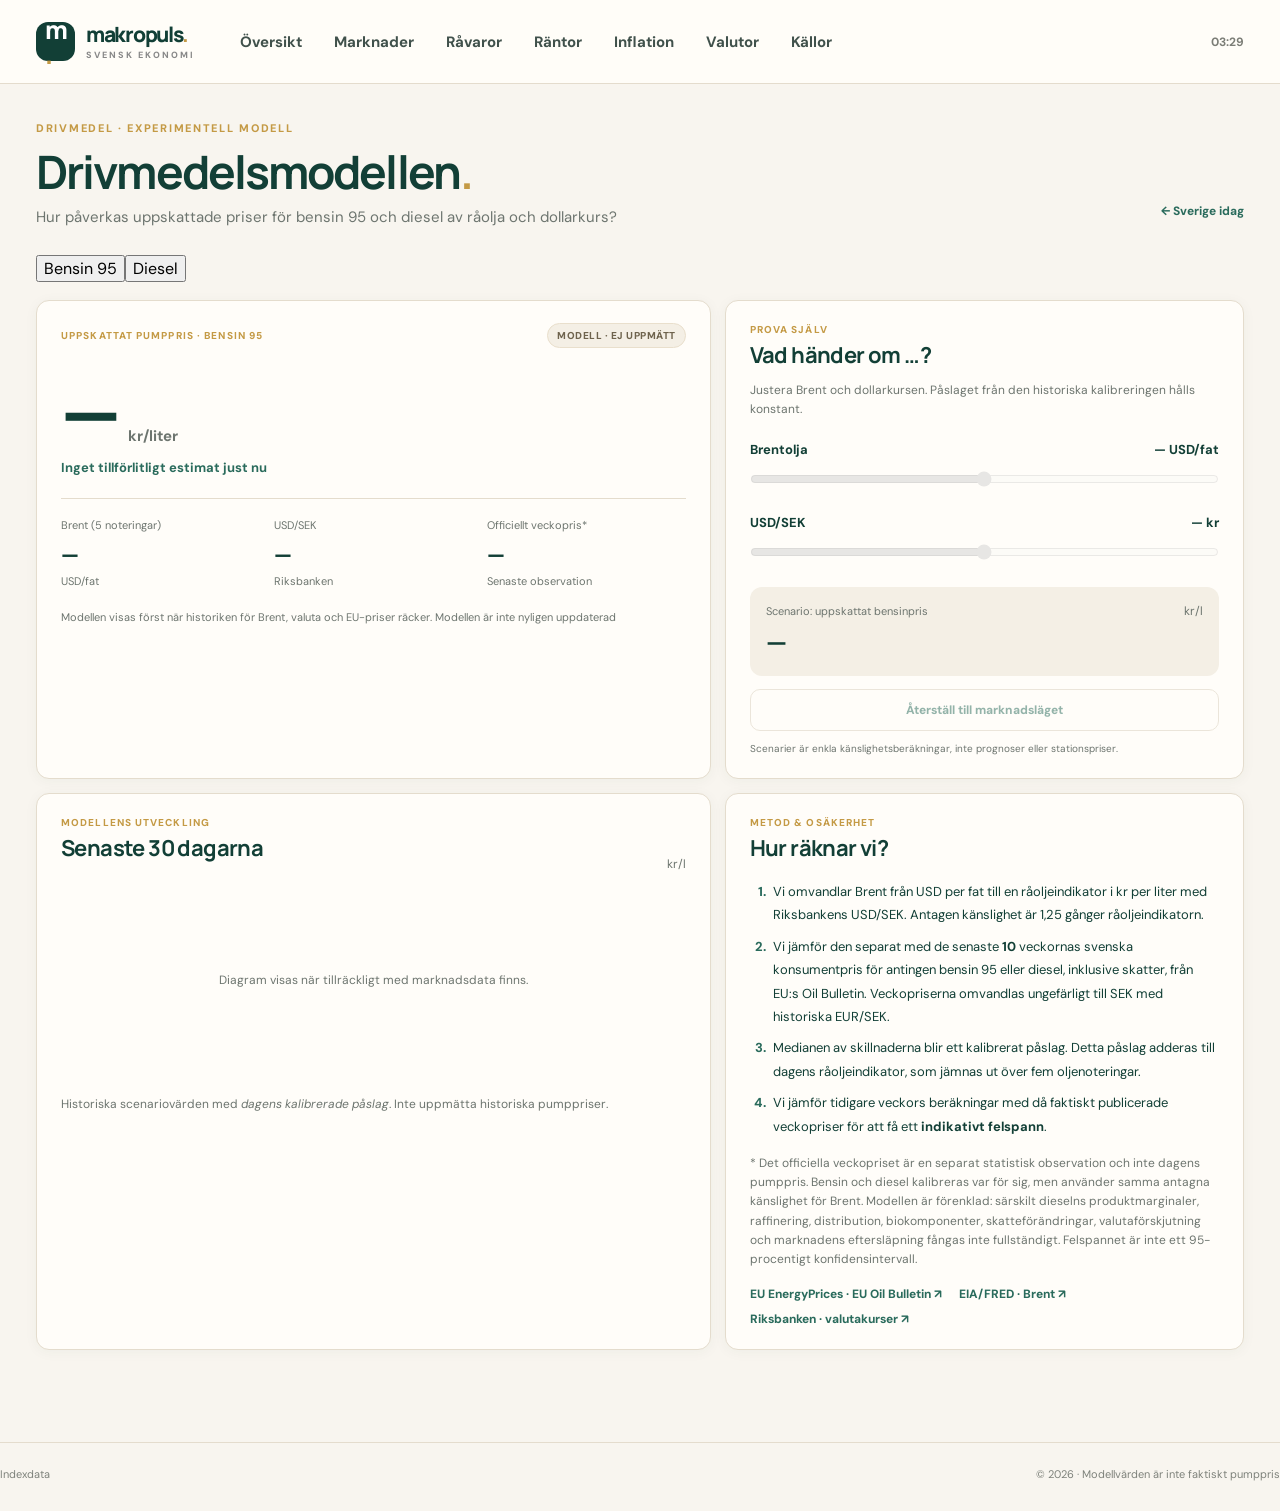
==== commit 6b24114a: "Add files via upload" ====
--- a/bensinmodell.html
+++ b/bensinmodell.html
@@ -4,11 +4,11 @@
   <meta charset="utf-8">
   <meta name="viewport" content="width=device-width, initial-scale=1">
   <meta name="theme-color" content="#f8f5ef">
-  <meta name="description" content="Indexdatas bensinprismodell – en uppskattning av svenskt bensin 95 utifrån Brentolja, USD/SEK och EU:s officiella veckopriser.">
-  <title>Bensinprismodellen – Indexdata</title>
+  <meta name="description" content="Indexdatas bensin- och dieselmodell – två separata uppskattningar baserade på Brentolja, USD/SEK och EU:s officiella veckopriser.">
+  <title>Bensin- och dieselmodellen – Indexdata</title>
   <link rel="icon" href="./assets/favicon.svg" type="image/svg+xml">
-  <link rel="stylesheet" href="./assets/styles.css?v=13">
-  <script defer src="./assets/fuel-model.js?v=13"></script>
+  <link rel="stylesheet" href="./assets/styles.css?v=14">
+  <script defer src="./assets/fuel-model.js?v=14"></script>
 </head>
 <body>
 <header class="site-header"><div class="header-inner">
@@ -21,13 +21,14 @@
 <main class="main" id="mainContent">
   <div class="page-heading fuel-page-heading"><div>
     <div class="overline">DRIVMEDEL · EXPERIMENTELL MODELL</div>
-    <h1>Bensinprismodellen<span class="orange-period">.</span></h1>
-    <p>Vad kan bensin 95 kosta när råoljan och dollarkursen förändras?</p>
+    <h1>Drivmedelsmodellen<span class="orange-period">.</span></h1>
+    <p>Hur påverkas uppskattade priser för bensin 95 och diesel av råolja och dollarkurs?</p>
   </div><a class="fuel-back-link" href="./index.html">← Sverige idag</a></div>
+  <div class="fuel-type-tabs" role="group" aria-label="Välj drivmedel i modellen"><button type="button" data-fuel="petrol" aria-pressed="true">Bensin 95</button><button type="button" data-fuel="diesel" aria-pressed="false">Diesel</button></div>
   <div class="fuel-model-layout">
     <section class="surface fuel-model-hero" aria-labelledby="modelTitle">
-      <div class="fuel-model-header"><span class="today-kicker">UPPSKATTAT PUMPPRIS · BENSIN 95</span><span class="fuel-model-tag">MODELL · EJ UPPMÄTT</span></div>
-      <h2 id="modelTitle" class="sr-only">Modellens bensinpris</h2>
+      <div class="fuel-model-header"><span class="today-kicker" id="modelFuelTitle">UPPSKATTAT PUMPPRIS · BENSIN 95</span><span class="fuel-model-tag">MODELL · EJ UPPMÄTT</span></div>
+      <h2 id="modelTitle" class="sr-only">Modellens uppskattade pris</h2>
       <div class="fuel-model-big" aria-live="polite"><strong id="modelPrice">—</strong><span>kr/liter</span></div>
       <div class="fuel-model-band" id="modelBand">Beräknar indikativt spann …</div>
       <div class="fuel-model-rule"></div>
@@ -45,24 +46,24 @@
       <input id="scenarioBrent" type="range" min="30" max="200" step="1" disabled>
       <label class="fuel-slider-label" for="scenarioUsd"><span>USD/SEK</span><strong id="scenarioUsdValue">— kr</strong></label>
       <input id="scenarioUsd" type="range" min="6" max="16" step="0.05" disabled>
-      <div class="fuel-model-result"><div><small>Scenario: uppskattat bensinpris</small><strong id="scenarioPrice">—</strong></div><span>kr/l</span></div>
+      <div class="fuel-model-result"><div><small id="scenarioFuelLabel">Scenario: uppskattat bensinpris</small><strong id="scenarioPrice">—</strong></div><span>kr/l</span></div>
       <button class="fuel-model-reset" id="scenarioReset" type="button" disabled>Återställ till marknadsläget</button>
       <small class="fuel-model-disclaimer">Scenarier är enkla känslighetsberäkningar, inte prognoser eller stationspriser.</small>
     </section>
     <section class="surface fuel-model-chart" aria-labelledby="modelChartTitle">
       <div class="fuel-model-chart-title"><div><div class="today-kicker">MODELLENS UTVECKLING</div><h2 id="modelChartTitle">Senaste 30 dagarna</h2></div><span class="fuel-muted">kr/l</span></div>
-      <div class="fuel-chart-wrap" id="fuelChart" role="img" aria-label="Modellberäknade bensinpriser senaste 30 dagarna">Diagram visas när tillräckligt med marknadsdata finns.</div>
+      <div class="fuel-chart-wrap" id="fuelChart" role="img" aria-label="Modellberäknade drivmedelspriser senaste 30 dagarna">Diagram visas när tillräckligt med marknadsdata finns.</div>
       <div class="fuel-muted fuel-chart-foot">Historiska scenariovärden med <em>dagens kalibrerade påslag</em>. Inte uppmätta historiska pumppriser.</div>
     </section>
     <section class="surface fuel-model-explain" aria-labelledby="modelMethodTitle">
       <div class="today-kicker">METOD &amp; OSÄKERHET</div><h2 id="modelMethodTitle">Hur räknar vi?</h2>
       <ol class="fuel-method-list">
         <li>Vi omvandlar Brent från USD per fat till en råoljeindikator i kr per liter med Riksbankens USD/SEK. Antagen känslighet är 1,25 gånger råoljeindikatorn.</li>
-        <li>Vi jämför den med de senaste <strong>10</strong> veckornas svenska konsumentpris för bensin 95, inklusive skatter, från EU:s Oil Bulletin. Veckopriserna omvandlas ungefärligt till SEK med historiska EUR/SEK.</li>
+        <li>Vi jämför den separat med de senaste <strong>10</strong> veckornas svenska konsumentpris för antingen bensin 95 eller diesel, inklusive skatter, från EU:s Oil Bulletin. Veckopriserna omvandlas ungefärligt till SEK med historiska EUR/SEK.</li>
         <li>Medianen av skillnaderna blir ett kalibrerat påslag. Detta påslag adderas till dagens råoljeindikator, som jämnas ut över fem oljenoteringar.</li>
         <li>Vi jämför tidigare veckors beräkningar med då faktiskt publicerade veckopriser för att få ett <strong>indikativt felspann</strong>.</li>
       </ol>
-      <p class="fuel-muted">* Det officiella veckopriset är en separat statistisk observation och inte dagens pumppris. Modellen är förenklad: raffinering, distribution, biokomponenter, skatteförändringar, valutaförskjutning och marknadens eftersläpning fångas inte fullständigt. Felspannet är inte ett 95-procentigt konfidensintervall.</p>
+      <p class="fuel-muted">* Det officiella veckopriset är en separat statistisk observation och inte dagens pumppris. Bensin och diesel kalibreras var för sig, men använder samma antagna känslighet för Brent. Modellen är förenklad: särskilt dieselns produktmarginaler, raffinering, distribution, biokomponenter, skatteförändringar, valutaförskjutning och marknadens eftersläpning fångas inte fullständigt. Felspannet är inte ett 95-procentigt konfidensintervall.</p>
       <div class="fuel-model-sources">
         <a href="https://www.euenergyprices.eu/en/data" target="_blank" rel="noopener noreferrer">EU EnergyPrices · EU Oil Bulletin ↗</a>
         <a href="https://fred.stlouisfed.org/series/DCOILBRENTEU" target="_blank" rel="noopener noreferrer">EIA/FRED · Brent ↗</a>
--- a/assets/styles.css
+++ b/assets/styles.css
@@ -306,3 +306,49 @@
 .electricity-area strong,.fuel-type,.rate-name,.fx-label,.commodity-price-name{color:var(--deep-green)}
 .orange-period,.overline,.today-kicker{color:var(--orange)}
 .commodity-chart-foot a,.see-more,.source-link{color:var(--green)}
+
+/* VERSION 13: bensinprismodell, konsekvent grön/teal/guld, responsiv */
+.fuel-page-heading{display:flex;align-items:flex-end;justify-content:space-between;gap:20px}
+.fuel-back-link{font-size:12px;font-weight:750;color:var(--green);white-space:nowrap;margin-bottom:10px}
+.fuel-model-layout{display:grid;grid-template-columns:1.13fr 0.87fr;gap:14px;align-items:stretch;margin:18px 0 20px}
+.fuel-model-layout>.surface{padding:22px 24px;min-width:0}
+.fuel-model-header,.fuel-model-chart-title{display:flex;justify-content:space-between;align-items:center;gap:10px}
+.fuel-model-tag{font-size:10px;letter-spacing:.5px;font-weight:800;background:#f4efe5;color:#6e634d;border:1px solid #e9dfcc;border-radius:20px;padding:5px 9px;white-space:nowrap}
+.fuel-model-big{display:flex;align-items:baseline;gap:10px;margin:24px 0 6px}
+.fuel-model-big strong{font-family:'Manrope',sans-serif;font-size:clamp(52px,6vw,77px);color:var(--deep-green);font-weight:800;letter-spacing:-3.5px;line-height:1.04;font-variant-numeric:tabular-nums}
+.fuel-model-big span{font-weight:700;font-size:15px;color:var(--muted)}
+.fuel-model-band{font-weight:700;color:var(--green);font-size:13px;line-height:1.5;min-height:20px}
+.fuel-model-rule{height:1px;background:var(--border);margin:20px 0}
+.fuel-model-stats{display:grid;grid-template-columns:repeat(3,minmax(0,1fr));gap:14px}
+.fuel-model-stats>div{display:flex;flex-direction:column;gap:5px;min-width:0}
+.fuel-model-stats small{font-size:11px;color:var(--muted);line-height:1.25}
+.fuel-model-stats strong{font-family:'Manrope',sans-serif;font-size:23px;font-weight:800;color:var(--deep-green);font-variant-numeric:tabular-nums}
+.fuel-model-status{font-size:11px;color:var(--muted);margin:20px 0 0;line-height:1.5}
+.fuel-model-subtitle h2,.fuel-model-chart h2,.fuel-model-explain h2{font-size:22px;letter-spacing:-.6px;margin:5px 0 10px}
+.fuel-muted{font-size:12px;line-height:1.6;color:var(--muted)}
+.fuel-slider-label{display:flex;align-items:center;justify-content:space-between;gap:10px;margin-top:22px;font-size:13px;color:var(--deep-green);font-weight:700}
+.fuel-slider-label strong{font-variant-numeric:tabular-nums}
+.fuel-model-scenarios input[type=range]{width:100%;accent-color:var(--green);margin:13px 0 4px;cursor:pointer}
+.fuel-model-scenarios input[type=range]:disabled{opacity:.45}
+.fuel-model-result{display:flex;align-items:baseline;justify-content:space-between;background:#f4efe5;border-radius:12px;padding:16px;margin-top:22px}
+.fuel-model-result>div{display:flex;flex-direction:column;gap:5px}
+.fuel-model-result small{color:var(--muted);font-size:11px}
+.fuel-model-result strong{color:var(--deep-green);font-size:27px;font-family:'Manrope',sans-serif;font-variant-numeric:tabular-nums}
+.fuel-model-result>span{font-size:12px;color:var(--muted)}
+.fuel-model-reset{width:100%;background:transparent;color:var(--green);border:1px solid var(--border-strong);border-radius:10px;cursor:pointer;font-size:12px;font-weight:800;margin:13px 0 10px;padding:12px}
+.fuel-model-reset:hover:not(:disabled){background:#f4efe5}
+.fuel-model-reset:disabled{opacity:.5;cursor:default}
+.fuel-model-disclaimer{display:block;color:var(--muted);font-size:10px;line-height:1.5}
+.fuel-chart-wrap{width:100%;height:auto;aspect-ratio:740/250;display:flex;align-items:center;justify-content:center;min-height:145px;color:var(--muted);font-size:12px}
+.fuel-chart-wrap svg{width:100%;height:100%;overflow:visible}
+.fuel-model-chart-title{align-items:flex-end}
+.fuel-chart-foot{margin-top:10px}
+.fuel-method-list{margin:16px 0;padding-left:19px;font-size:13px;line-height:1.8;color:var(--text)}
+.fuel-method-list li{margin-bottom:8px;padding-left:4px}
+.fuel-method-list li::marker{color:var(--green);font-weight:750}
+.fuel-model-sources{display:flex;gap:9px 17px;flex-wrap:wrap;margin-top:17px}
+.fuel-model-sources a{color:var(--green);font-size:12px;font-weight:750}
+.sr-only{position:absolute;width:1px;height:1px;padding:0;margin:-1px;overflow:hidden;clip:rect(0,0,0,0);white-space:nowrap;border:0}
+.today-fuel .fuel-mini strong{color:var(--deep-green)}
+@media(max-width:930px){.fuel-model-layout{grid-template-columns:1fr}.fuel-model-hero{min-height:0}}
+@media(max-width:620px){.fuel-page-heading{align-items:flex-start;flex-direction:column;gap:5px}.fuel-model-layout>.surface{padding:18px}.fuel-model-stats{gap:8px}.fuel-model-stats strong{font-size:19px}.fuel-model-stats small{font-size:10px}.fuel-model-big{margin-top:18px}.fuel-model-tag{font-size:9px}.fuel-model-big strong{font-size:53px}}
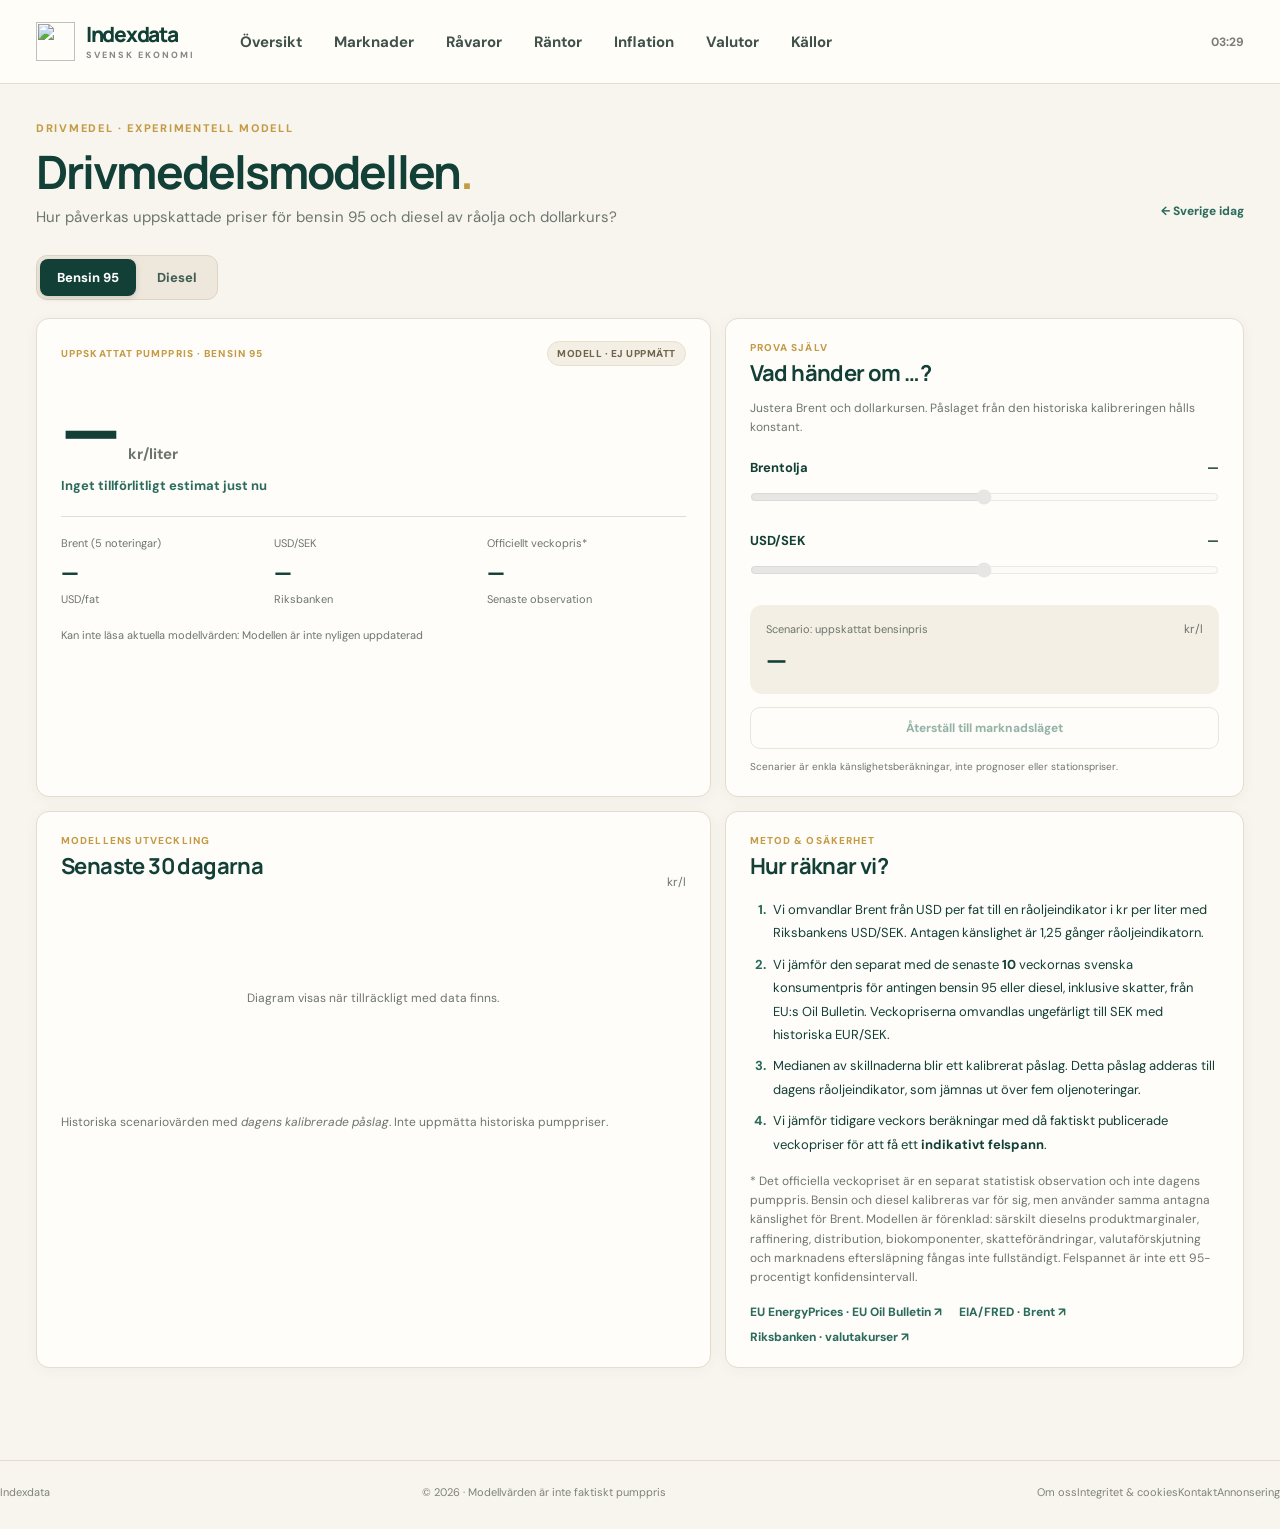
==== commit 59bc2200: "Add files via upload" ====
--- a/bensinmodell.html
+++ b/bensinmodell.html
@@ -3,16 +3,36 @@
 <head>
   <meta charset="utf-8">
   <meta name="viewport" content="width=device-width, initial-scale=1">
-  <meta name="theme-color" content="#f8f5ef">
-  <meta name="description" content="Indexdatas bensin- och dieselmodell – två separata uppskattningar baserade på Brentolja, USD/SEK och EU:s officiella veckopriser.">
-  <title>Bensin- och dieselmodellen – Indexdata</title>
-  <link rel="icon" href="./assets/favicon.svg" type="image/svg+xml">
-  <link rel="stylesheet" href="./assets/styles.css?v=14">
+  <meta name="theme-color" content="#123F36">
+  <meta name="description" content="Utforska Indexdatas modeller för bensin och diesel baserade på Brentolja, valutakurser och historiska svenska konsumentpriser.">
+  <title>Bensin- och dieselestimat | Indexdata</title>
+  <link rel="icon" href="./assets/favicon.svg?v=21" type="image/svg+xml">
+  <link rel="stylesheet" href="./assets/styles.css?v=21">
   <script defer src="./assets/fuel-model.js?v=14"></script>
+  <link rel="canonical" href="https://indexdata.se/bensinmodell.html">
+  <link rel="icon" type="image/png" sizes="32x32" href="./assets/favicon-32.png?v=21">
+  <link rel="apple-touch-icon" sizes="180x180" href="./assets/apple-touch-icon.png?v=21">
+  <link rel="manifest" href="./assets/site.webmanifest">
+  <meta name="application-name" content="Indexdata">
+  <meta name="apple-mobile-web-app-title" content="Indexdata">
+  <meta property="og:locale" content="sv_SE">
+  <meta property="og:type" content="website">
+  <meta property="og:site_name" content="Indexdata">
+  <meta property="og:title" content="Bensin- och dieselestimat | Indexdata">
+  <meta property="og:description" content="Utforska Indexdatas modeller för bensin och diesel baserade på Brentolja, valutakurser och historiska svenska konsumentpriser.">
+  <meta property="og:url" content="https://indexdata.se/bensinmodell.html">
+  <meta property="og:image" content="https://indexdata.se/assets/indexdata-social.png">
+  <meta property="og:image:width" content="1200">
+  <meta property="og:image:height" content="630">
+  <meta property="og:image:alt" content="Indexdata – svensk ekonomi i överblick">
+  <meta name="twitter:card" content="summary_large_image">
+  <meta name="twitter:title" content="Bensin- och dieselestimat | Indexdata">
+  <meta name="twitter:description" content="Utforska Indexdatas modeller för bensin och diesel baserade på Brentolja, valutakurser och historiska svenska konsumentpriser.">
+  <meta name="twitter:image" content="https://indexdata.se/assets/indexdata-social.png">
 </head>
 <body>
 <header class="site-header"><div class="header-inner">
-  <a class="brand" href="./index.html" aria-label="Indexdata – startsida"><span class="brand-icon" aria-hidden="true">m<span>.</span></span><span class="brand-wordmark">makropuls<span class="brand-dot">.</span><small>SVENSK EKONOMI</small></span></a>
+  <a class="brand" href="./index.html" aria-label="Indexdata – startsida"><img class="brand-symbol" src="./assets/indexdata-mark.svg" width="39" height="39" alt="" aria-hidden="true"><span class="brand-wordmark">Indexdata<small>SVENSK EKONOMI</small></span></a>
   <nav class="main-nav" aria-label="Huvudmeny">
     <a href="./index.html">Översikt</a><a href="./marknader.html">Marknader</a><a href="./ravaror.html">Råvaror</a><a href="./rantor.html">Räntor</a><a href="./inflation.html">Inflation</a><a href="./valutor.html">Valutor</a><a href="./kallor.html">Källor</a>
   </nav>
@@ -72,6 +92,6 @@
     </section>
   </div>
 </main>
-<footer class="site-footer"><span>Indexdata</span><span>© <span id="copyrightYear">2026</span> · Modellvärden är inte faktiskt pumppris</span></footer>
+<footer class="site-footer"><span>Indexdata</span><span>© <span id="copyrightYear">2026</span> · Modellvärden är inte faktiskt pumppris</span><nav class="footer-links" aria-label="Information om webbplatsen"><a href="./om.html">Om oss</a><a href="./integritet.html">Integritet &amp; cookies</a><a href="./kontakt.html">Kontakt</a><a href="./annonsinformation.html">Annonsering</a></nav></footer>
 </body>
 </html>
--- a/assets/styles.css
+++ b/assets/styles.css
@@ -352,3 +352,174 @@
 .today-fuel .fuel-mini strong{color:var(--deep-green)}
 @media(max-width:930px){.fuel-model-layout{grid-template-columns:1fr}.fuel-model-hero{min-height:0}}
 @media(max-width:620px){.fuel-page-heading{align-items:flex-start;flex-direction:column;gap:5px}.fuel-model-layout>.surface{padding:18px}.fuel-model-stats{gap:8px}.fuel-model-stats strong{font-size:19px}.fuel-model-stats small{font-size:10px}.fuel-model-big{margin-top:18px}.fuel-model-tag{font-size:9px}.fuel-model-big strong{font-size:53px}}
+
+
+/* VERSION 14 – kompakt momsväxel för el och bränslemodellens val */
+.vat-toggle{display:inline-flex;align-items:center;gap:2px;background:#eee8dc;border:1px solid #ded4c3;padding:2px;border-radius:9px;flex-shrink:0}
+.vat-toggle button{border:0;border-radius:6px;background:transparent;color:#52655e;font:inherit;font-size:10px;font-weight:800;padding:6px 7px;white-space:nowrap;cursor:pointer}
+.vat-toggle button[aria-pressed="true"]{background:var(--deep-green);color:#fff;box-shadow:0 1px 3px #0002}
+.vat-toggle button:focus-visible,.fuel-type-tabs button:focus-visible{outline:2px solid var(--orange);outline-offset:2px}
+.power-header-controls{display:flex;align-items:flex-start;gap:10px}
+.power-header-controls .today-open{padding-top:7px}
+.power-source-controls{display:flex;align-items:center;flex-wrap:wrap;gap:10px;justify-content:flex-end}
+.power-source-controls .vat-toggle button{font-size:11px;padding:7px 10px}
+.fuel-type-tabs{display:flex;align-items:center;gap:4px;width:max-content;background:#eee8dc;border-radius:11px;padding:3px;border:1px solid #ded4c3;margin:14px 0 0}
+.fuel-type-tabs button{border:0;border-radius:8px;background:transparent;color:#425e54;font:inherit;font-size:13px;font-weight:800;cursor:pointer;padding:10px 17px}
+.fuel-type-tabs button[aria-pressed="true"]{background:var(--deep-green);color:white;box-shadow:0 2px 6px #0002}
+@media(max-width:620px){.today-electricity .power-header-controls{gap:6px}.today-electricity .today-open{font-size:10px}.vat-toggle button{padding:6px 7px}.power-source-controls{justify-content:flex-start}}
+@media(max-width:390px){.today-electricity .today-box-header{gap:5px}.today-electricity .power-header-controls{gap:4px}.today-electricity .vat-toggle button{padding:5px;font-size:9px}}
+
+
+/* INDEXDATA v15 – OMXS30: tidsperioder, kalenderstatus och grön kursgraf */
+.today-exchange .omx-heading{margin-bottom:7px;gap:7px}
+.omx-heading-right{display:flex;gap:9px;align-items:center;flex-shrink:0;padding-top:2px}
+.omx-heading-right .today-open{padding-top:0}
+.omx-market-status{display:inline-flex;align-items:center;gap:5px;border-radius:20px;padding:4px 8px;
+  background:#f0efe8;color:#62706b;font-size:10px;font-weight:800;white-space:nowrap;border:1px solid #e5e0d6}
+.omx-market-dot{display:block;width:6px;height:6px;border-radius:50%;background:#86918c;flex:none}
+.omx-market-status[data-state="open"]{background:#e8f3eb;border-color:#cfe4d4;color:#1c7045}
+.omx-market-status[data-state="open"] .omx-market-dot{background:#238553}
+.omx-market-status[data-state="closed"]{background:#f3ece7;border-color:#e5d9d0;color:#8a5d50}
+.omx-market-status[data-state="closed"] .omx-market-dot{background:#ad7967}
+.omx-periods{display:grid;grid-template-columns:repeat(7,minmax(0,1fr));gap:2px;margin:0 0 3px;
+  background:#f1ebde;padding:2px;border-radius:8px;flex-shrink:0}
+.omx-periods button{border:0;border-radius:6px;background:transparent;color:#5a726a;font-weight:800;font-size:10px;line-height:1.1;
+  padding:6px 0;min-width:0;white-space:nowrap}
+.omx-periods button[aria-pressed="true"]{background:#123F36;color:#fff;box-shadow:0 1px 3px #0002}
+.omx-periods button:hover:not([aria-pressed="true"]){color:#123F36;background:#e3d9c9}
+.omx-periods button:focus-visible{outline:2px solid #C49A45;outline-offset:1px}
+.today-exchange .omx-widget{flex:1;height:auto;min-height:110px;margin-top:0;overflow:hidden}
+.today-exchange .omx-source{display:flex;justify-content:space-between;gap:5px;padding-top:4px;align-items:center;
+ font-size:9px;line-height:1.2}
+.today-exchange .omx-source span:first-child{max-width:63%;overflow:hidden;text-overflow:ellipsis;white-space:nowrap}
+.today-exchange .omx-source span:last-child{white-space:nowrap}
+@media(max-width:1050px){.today-primary>.today-exchange{min-height:260px}}
+@media(max-width:620px){.today-primary>.today-exchange{height:267px;min-height:267px}
+  .omx-heading-right{gap:7px}.omx-market-status{padding:4px 7px;font-size:10px}
+  .omx-periods button{font-size:11px;padding:8px 0}.today-exchange .omx-source{font-size:9px}}
+@media(max-width:390px){.omx-heading-right{gap:4px}.omx-market-status{padding:3px 5px;font-size:9px}
+  .today-exchange .omx-source span:last-child{font-size:8px}}
+
+
+/* INDEXDATA v16: Kompakt klickbar OMX30-ruta och stor Avanza-inspirerad marknadsgraf */
+.sr-only{position:absolute!important;width:1px;height:1px;padding:0;margin:-1px;overflow:hidden;clip:rect(0,0,0,0);white-space:nowrap;border:0}
+.today-exchange-v16{position:relative;isolation:isolate;min-height:0;justify-content:flex-start;transition:border-color .16s ease,box-shadow .16s ease}
+.today-exchange-v16:hover{border-color:#c4b38f;box-shadow:0 5px 20px rgba(18,63,54,.09)}
+.today-exchange-v16:focus-within{outline:2px solid var(--orange);outline-offset:3px}
+.today-exchange-v16 .today-box-header{align-items:flex-start;margin-bottom:4px}
+.omx-link-hint{color:var(--green);font-size:11px;margin-top:4px}
+.omx-card-hit{position:absolute;inset:0;z-index:5;border-radius:inherit;cursor:pointer}
+.omx-quick-overview{display:flex;flex-direction:column;justify-content:center;gap:8px;flex:1;min-height:0;padding:6px 0}
+.omx-quick-caption{font-size:11px;color:var(--muted);font-weight:650}
+.omx-quick-ticker{min-height:70px;height:81px;max-width:420px;width:100%;overflow:hidden;border-radius:8px}
+.omx-quick-ticker .tradingview-widget-container,.omx-quick-ticker .tradingview-widget-container__widget{height:100%;width:100%}
+.omx-market-line{display:flex;flex-wrap:wrap;align-items:center;gap:8px}
+.omx-market-next{font-size:12px;color:var(--muted);font-weight:700}
+.today-exchange-v16 .omx-source{padding-top:6px;font-size:10px}
+.market-omx-feature{padding:26px 30px 20px;margin:0 0 22px;min-width:0;scroll-margin-top:100px}
+.market-omx-header{display:flex;justify-content:space-between;align-items:flex-start;gap:20px;margin:0 0 14px}
+.market-omx-header .overline{margin-bottom:7px;font-size:11px}
+.market-omx-header h2{font-family:'Manrope',sans-serif;font-size:clamp(26px,3vw,36px);letter-spacing:-1.3px;line-height:1.15}
+.market-omx-header p{font-size:12px;color:var(--muted);margin:9px 0 0;line-height:1.5}
+.market-omx-right{display:flex;flex-direction:column;align-items:flex-end;gap:7px;margin-top:7px}
+.market-omx-hours{font-size:12px;color:var(--muted);font-weight:700;white-space:nowrap}
+.market-omx-graph{height:clamp(400px,46vw,560px);min-height:400px;border-radius:11px;background:#fffdf9;border:1px solid #eee6d9;overflow:hidden;position:relative}
+.market-omx-graph .tradingview-widget-container,.market-omx-graph .tradingview-widget-container__widget{height:100%;width:100%}
+.market-omx-periods{display:flex;align-items:center;gap:3px;flex-wrap:wrap;border-bottom:1px solid var(--border);padding:13px 0 0;min-height:58px}
+.market-omx-periods button{border:0;background:transparent;padding:10px 12px 12px;font-size:12px;font-weight:800;color:#68766e;border-bottom:3px solid transparent;white-space:nowrap}
+.market-omx-periods button[aria-pressed="true"]{color:var(--deep-green);border-bottom-color:var(--green)}
+.market-omx-periods button:hover{color:var(--green);background:#f4efe5}
+.market-omx-periods button:focus-visible{outline:2px solid var(--orange);outline-offset:-3px}
+.market-omx-footer{display:flex;align-items:center;justify-content:space-between;gap:12px;font-size:11px;color:var(--muted);padding:12px 0 0;line-height:1.5}
+@media(max-width:810px){.market-omx-feature{padding:19px 17px 16px}.market-omx-graph{height:440px;min-height:360px}.market-omx-periods button{padding:11px 10px;font-size:11px}.market-omx-footer{flex-direction:column;align-items:flex-start;gap:3px}}
+@media(max-width:620px){.today-primary>.today-exchange-v16{height:205px;min-height:205px}.omx-quick-ticker{height:73px;min-height:65px}.market-omx-header{flex-direction:column;gap:10px}.market-omx-right{align-items:flex-start;margin-top:0;flex-direction:row;flex-wrap:wrap;gap:9px}.market-omx-graph{height:390px;min-height:390px}.market-omx-feature{margin-bottom:15px}.market-omx-periods{justify-content:flex-start;gap:0}.market-omx-periods button{padding:11px 9px;font-size:11px}}
+
+.today-exchange-v16 .omx-tv-source-link{position:relative;z-index:8;text-decoration:underline;text-decoration-color:#b6c7bf;text-underline-offset:2px}
+
+
+/* INDEXDATA v17 – avskalad OMX30-ruta: titel, börsstatus/nästa öppning och dagsförändring. */
+.today-exchange-v17{display:flex;justify-content:center;position:relative;min-width:0;color:var(--text);text-decoration:none;
+  border-color:#e1e4e4;transition:box-shadow .17s ease,border-color .17s ease}
+.today-exchange-v17:hover{border-color:#b1c6bd;box-shadow:0 5px 16px rgba(18,63,54,.09)}
+.today-exchange-v17:focus-visible{outline:3px solid var(--orange);outline-offset:2px}
+.omx-snapshot{display:flex;align-items:center;gap:9px;min-width:0;width:100%}
+.omx-snapshot-flag{font-size:24px;line-height:1;flex:none}
+.omx-snapshot-content{min-width:0;flex:1}
+.today-exchange-v17 .omx-snapshot-content h2{font:700 clamp(16px,1.7vw,23px)/1.2 'Manrope','DM Sans',sans-serif;
+  letter-spacing:-.5px;color:var(--text);margin:0 0 5px;white-space:nowrap;overflow:hidden;text-overflow:ellipsis}
+.omx-snapshot-content p{font-size:clamp(11px,1.1vw,14px);font-weight:550;color:#737b7b;margin:0;line-height:1.35}
+.omx-snapshot-change{display:inline-flex;align-items:center;justify-content:center;flex:none;min-width:68px;
+  padding:9px 10px;border-radius:10px;font-size:clamp(15px,1.6vw,20px);line-height:1;font-weight:800;
+  font-variant-numeric:tabular-nums;background:#f0f1f0;color:#63716b;white-space:nowrap}
+.omx-snapshot-change[data-trend="up"]{background:#e4f5ea;color:#138343}
+.omx-snapshot-change[data-trend="down"]{background:#fde8ed;color:#d71949}
+.omx-snapshot-change[data-trend="flat"]{background:#eef3f1;color:#526e60}
+@media(max-width:620px){.today-primary>.today-exchange-v17{height:124px;min-height:124px}
+ .omx-snapshot-flag{font-size:22px}.omx-snapshot{gap:7px}
+ .today-exchange-v17 .omx-snapshot-content h2{font-size:17px}
+ .omx-snapshot-content p{font-size:11px}
+ .omx-snapshot-change{padding:8px;font-size:17px;min-width:62px}}
+@media(max-width:360px){.omx-snapshot-content p{font-size:10px}.omx-snapshot-flag{font-size:19px}}
+
+/* INDEXDATA v18 – godkänd börsruta. Ingen flagga, ingen stängningskurs:
+   rubrik överst, stor upp-/nedgång i mitten, börsstatus längst ned. */
+.today-exchange-v18{
+  display:block;
+  padding:20px 21px 17px;
+  border-color:#b8d1c6;
+  color:var(--text);
+  text-decoration:none;
+  transition:border-color .18s ease,box-shadow .18s ease;
+}
+.today-exchange-v18:hover{
+  border-color:#8db4a3;
+  box-shadow:0 5px 18px rgba(18,63,54,.09);
+}
+.today-exchange-v18:focus-visible{
+  outline:3px solid var(--orange);
+  outline-offset:3px;
+}
+.omx-brief{display:flex;flex-direction:column;align-items:stretch;width:100%;height:100%;min-width:0;min-height:0}
+.today-exchange-v18 h2.omx-brief-title{
+  margin:0;
+  color:var(--deep-green);
+  font-family:'Manrope','DM Sans',sans-serif;
+  font-size:clamp(17px,1.75vw,23px);
+  font-weight:800;
+  letter-spacing:-.65px;
+  line-height:1.2;
+}
+.omx-brief-main{display:flex;align-items:center;justify-content:flex-start;flex:1;min-height:0;padding:6px 0}
+.today-exchange-v18 .omx-snapshot-change{
+  display:inline-flex;align-items:center;justify-content:center;
+  width:max-content;max-width:100%;min-width:0;
+  padding:9px 16px 11px;
+  border-radius:13px;
+  background:#f0f1f0;
+  color:#687771;
+  font-family:'Manrope','DM Sans',sans-serif;
+  font-size:clamp(35px,3.5vw,52px);
+  font-weight:800;
+  letter-spacing:-2.2px;
+  line-height:1.08;
+  font-variant-numeric:tabular-nums;
+  white-space:nowrap;
+}
+.today-exchange-v18 .omx-snapshot-change[data-trend="up"]{background:#e4f5ea;color:#138343}
+.today-exchange-v18 .omx-snapshot-change[data-trend="down"]{background:#fde8ed;color:#d71949}
+.today-exchange-v18 .omx-snapshot-change[data-trend="flat"]{background:#eef3f1;color:#526e60}
+.omx-brief-footer{width:100%;border-top:1px solid #dbe7e1;padding-top:11px}
+.omx-brief-footer p{font-size:clamp(11px,1.02vw,13px);line-height:1.5;font-weight:600;color:#637470;margin:0}
+@media(max-width:620px){
+  .today-primary>.today-exchange-v18{height:172px;min-height:172px}
+  .today-exchange-v18{padding:17px 18px 14px}
+  .today-exchange-v18 h2.omx-brief-title{font-size:19px}
+  .today-exchange-v18 .omx-snapshot-change{font-size:41px;padding:8px 15px 10px;letter-spacing:-1.5px}
+  .omx-brief-footer{padding-top:9px}
+  .omx-brief-footer p{font-size:12px;line-height:1.4}
+}
+@media(max-width:360px){
+  .today-exchange-v18 h2.omx-brief-title{font-size:18px}
+  .today-exchange-v18 .omx-snapshot-change{font-size:37px}
+}
+@media(prefers-reduced-motion:reduce){.today-exchange-v18{transition:none}}
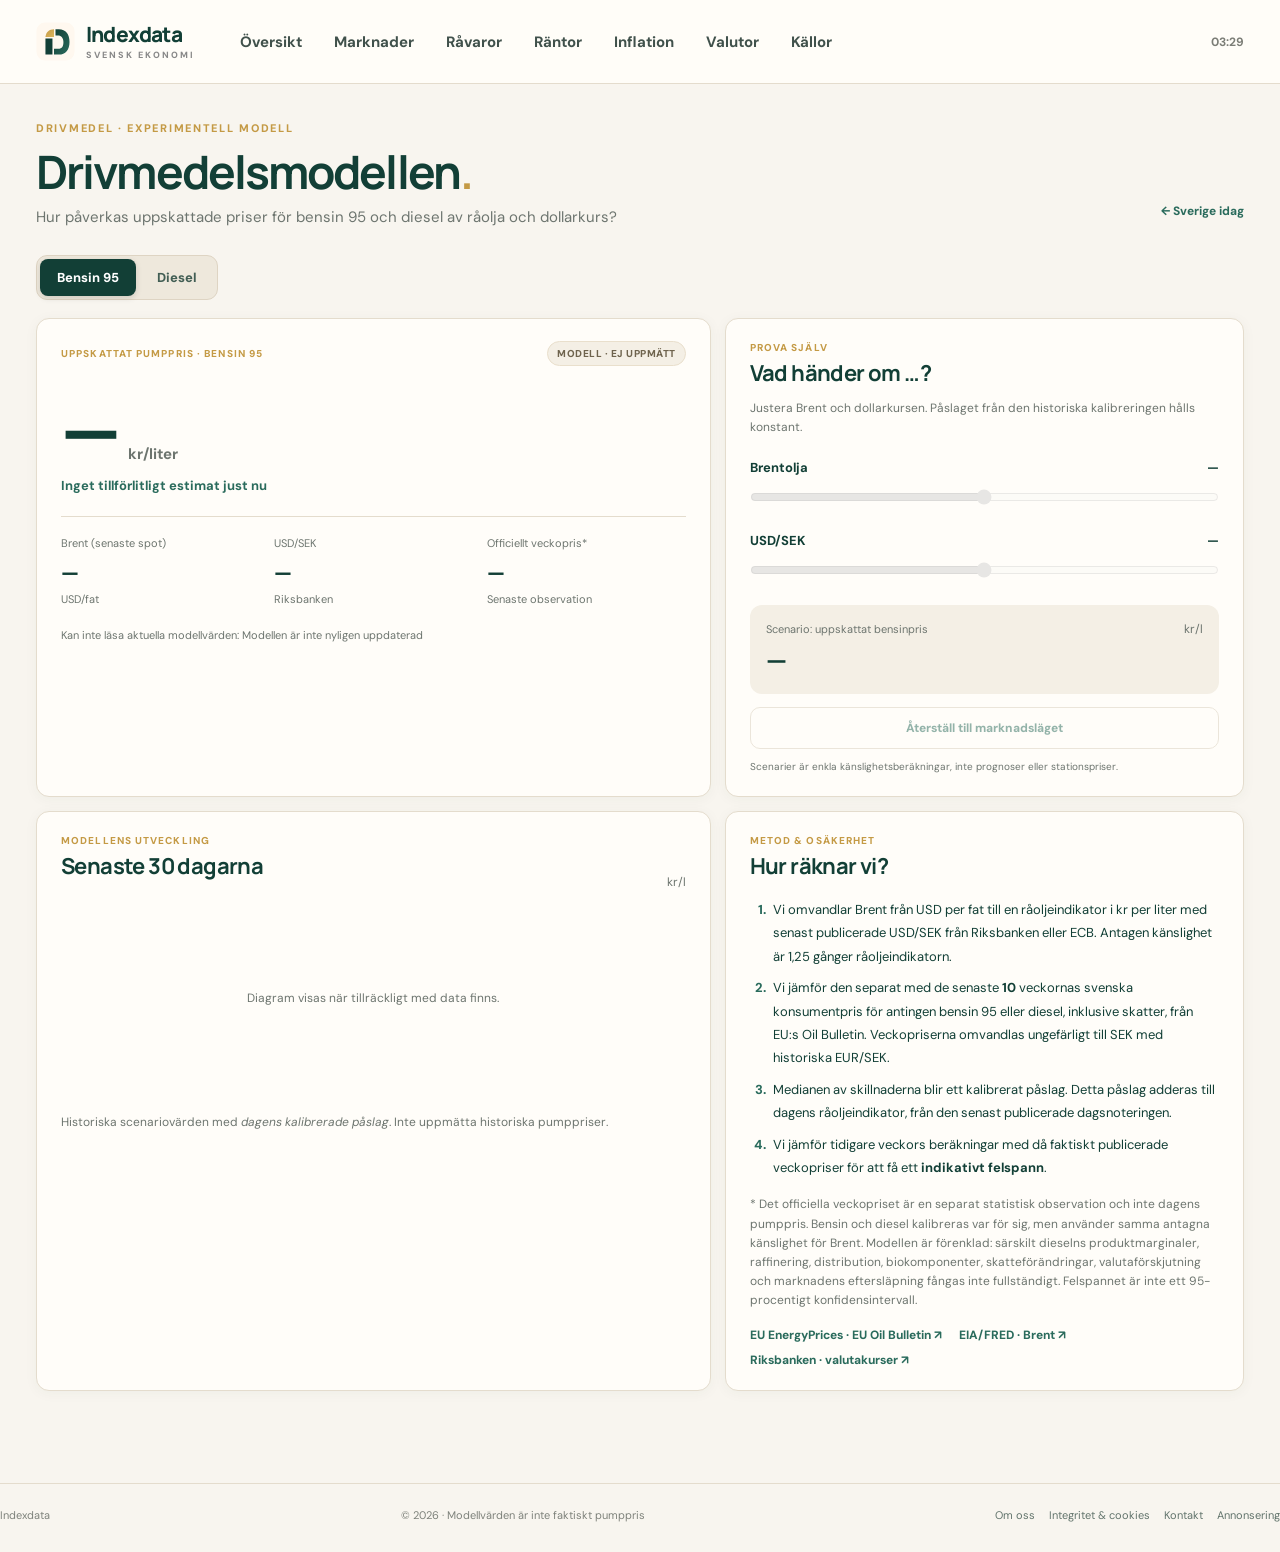
==== commit 90db772d: "Add files via upload" ====
--- a/bensinmodell.html
+++ b/bensinmodell.html
@@ -53,7 +53,7 @@
       <div class="fuel-model-band" id="modelBand">Beräknar indikativt spann …</div>
       <div class="fuel-model-rule"></div>
       <div class="fuel-model-stats">
-        <div><small>Brent (5 noteringar)</small><strong id="modelBrent">—</strong><small id="modelBrentDate">USD/fat</small></div>
+        <div><small>Brent (senaste spot)</small><strong id="modelBrent">—</strong><small id="modelBrentDate">USD/fat</small></div>
         <div><small>USD/SEK</small><strong id="modelUsdsek">—</strong><small id="modelUsdDate">Riksbanken</small></div>
         <div><small>Officiellt veckopris*</small><strong id="modelWeekly">—</strong><small id="modelWeeklyDate">Senaste observation</small></div>
       </div>
@@ -78,9 +78,9 @@
     <section class="surface fuel-model-explain" aria-labelledby="modelMethodTitle">
       <div class="today-kicker">METOD &amp; OSÄKERHET</div><h2 id="modelMethodTitle">Hur räknar vi?</h2>
       <ol class="fuel-method-list">
-        <li>Vi omvandlar Brent från USD per fat till en råoljeindikator i kr per liter med Riksbankens USD/SEK. Antagen känslighet är 1,25 gånger råoljeindikatorn.</li>
+        <li>Vi omvandlar Brent från USD per fat till en råoljeindikator i kr per liter med senast publicerade USD/SEK från Riksbanken eller ECB. Antagen känslighet är 1,25 gånger råoljeindikatorn.</li>
         <li>Vi jämför den separat med de senaste <strong>10</strong> veckornas svenska konsumentpris för antingen bensin 95 eller diesel, inklusive skatter, från EU:s Oil Bulletin. Veckopriserna omvandlas ungefärligt till SEK med historiska EUR/SEK.</li>
-        <li>Medianen av skillnaderna blir ett kalibrerat påslag. Detta påslag adderas till dagens råoljeindikator, som jämnas ut över fem oljenoteringar.</li>
+        <li>Medianen av skillnaderna blir ett kalibrerat påslag. Detta påslag adderas till dagens råoljeindikator, från den senast publicerade dagsnoteringen.</li>
         <li>Vi jämför tidigare veckors beräkningar med då faktiskt publicerade veckopriser för att få ett <strong>indikativt felspann</strong>.</li>
       </ol>
       <p class="fuel-muted">* Det officiella veckopriset är en separat statistisk observation och inte dagens pumppris. Bensin och diesel kalibreras var för sig, men använder samma antagna känslighet för Brent. Modellen är förenklad: särskilt dieselns produktmarginaler, raffinering, distribution, biokomponenter, skatteförändringar, valutaförskjutning och marknadens eftersläpning fångas inte fullständigt. Felspannet är inte ett 95-procentigt konfidensintervall.</p>
--- a/assets/styles.css
+++ b/assets/styles.css
@@ -523,3 +523,29 @@
   .today-exchange-v18 .omx-snapshot-change{font-size:37px}
 }
 @media(prefers-reduced-motion:reduce){.today-exchange-v18{transition:none}}
+
+/* Indexdata v21 — varumärke, informationssidor, framtida annonser (ej aktiverade) */
+.brand-symbol{width:39px;height:39px;display:block;object-fit:contain;border-radius:9px;flex:none}
+.brand-wordmark{font-size:21px;letter-spacing:-.8px}
+.site-footer{align-items:center;flex-wrap:wrap}
+.footer-links{display:flex;gap:14px;align-items:center;flex-wrap:wrap}
+.footer-links a{color:#62746c;text-underline-offset:3px}
+.footer-links a:hover,.footer-links a:focus-visible{text-decoration:underline;color:#123F36}
+.info-main{max-width:1050px}
+.info-content{padding:30px 36px 38px;line-height:1.75;color:#334e44}
+.info-content h2{color:#123F36;font-size:21px;margin:25px 0 9px}
+.info-content h2:first-child{margin-top:0}
+.info-content p,.info-content li{font-size:15px}
+.info-content p{margin:0 0 13px}
+.info-content ul{padding-left:21px;margin:7px 0 14px}
+.info-content a:not(.surface){color:#176b56;text-decoration:underline;text-underline-offset:3px;overflow-wrap:anywhere}
+.info-content .note{background:#F4F0E6;border-left:3px solid #C49A45;padding:15px 17px;border-radius:8px}
+.info-content .info-cards{display:grid;grid-template-columns:repeat(2,minmax(0,1fr));gap:12px;margin:20px 0}
+.info-content .info-card{background:#F8F5EF;border:1px solid #E7DCCC;padding:15px;border-radius:12px}
+/* Annonsplatser aktiveras först när AdSense och godkänd CMP finns. */
+.ad-placement{margin:22px auto;padding:14px 10px;text-align:center;min-height:90px;border-top:1px solid var(--border);border-bottom:1px solid var(--border)}
+.ad-placement-label{display:block;font-size:10px;letter-spacing:.6px;text-transform:uppercase;color:#7d827d;margin-bottom:7px}
+@media(max-width:810px){.info-content{padding:22px 19px}.info-content .info-cards{grid-template-columns:1fr}.footer-links{gap:10px}}
+.home-screen .sverige-footer{display:flex;justify-content:space-between;gap:6px;padding:4px 36px 9px;max-width:1360px;font-size:10px;line-height:1.3}
+@media(max-width:810px){.home-screen .sverige-footer{padding:12px 18px;gap:10px}}
+@media(max-width:620px){.home-screen .sverige-footer{display:flex;justify-content:flex-start;flex-direction:column;padding:13px 16px;gap:8px}.site-footer{align-items:flex-start}}
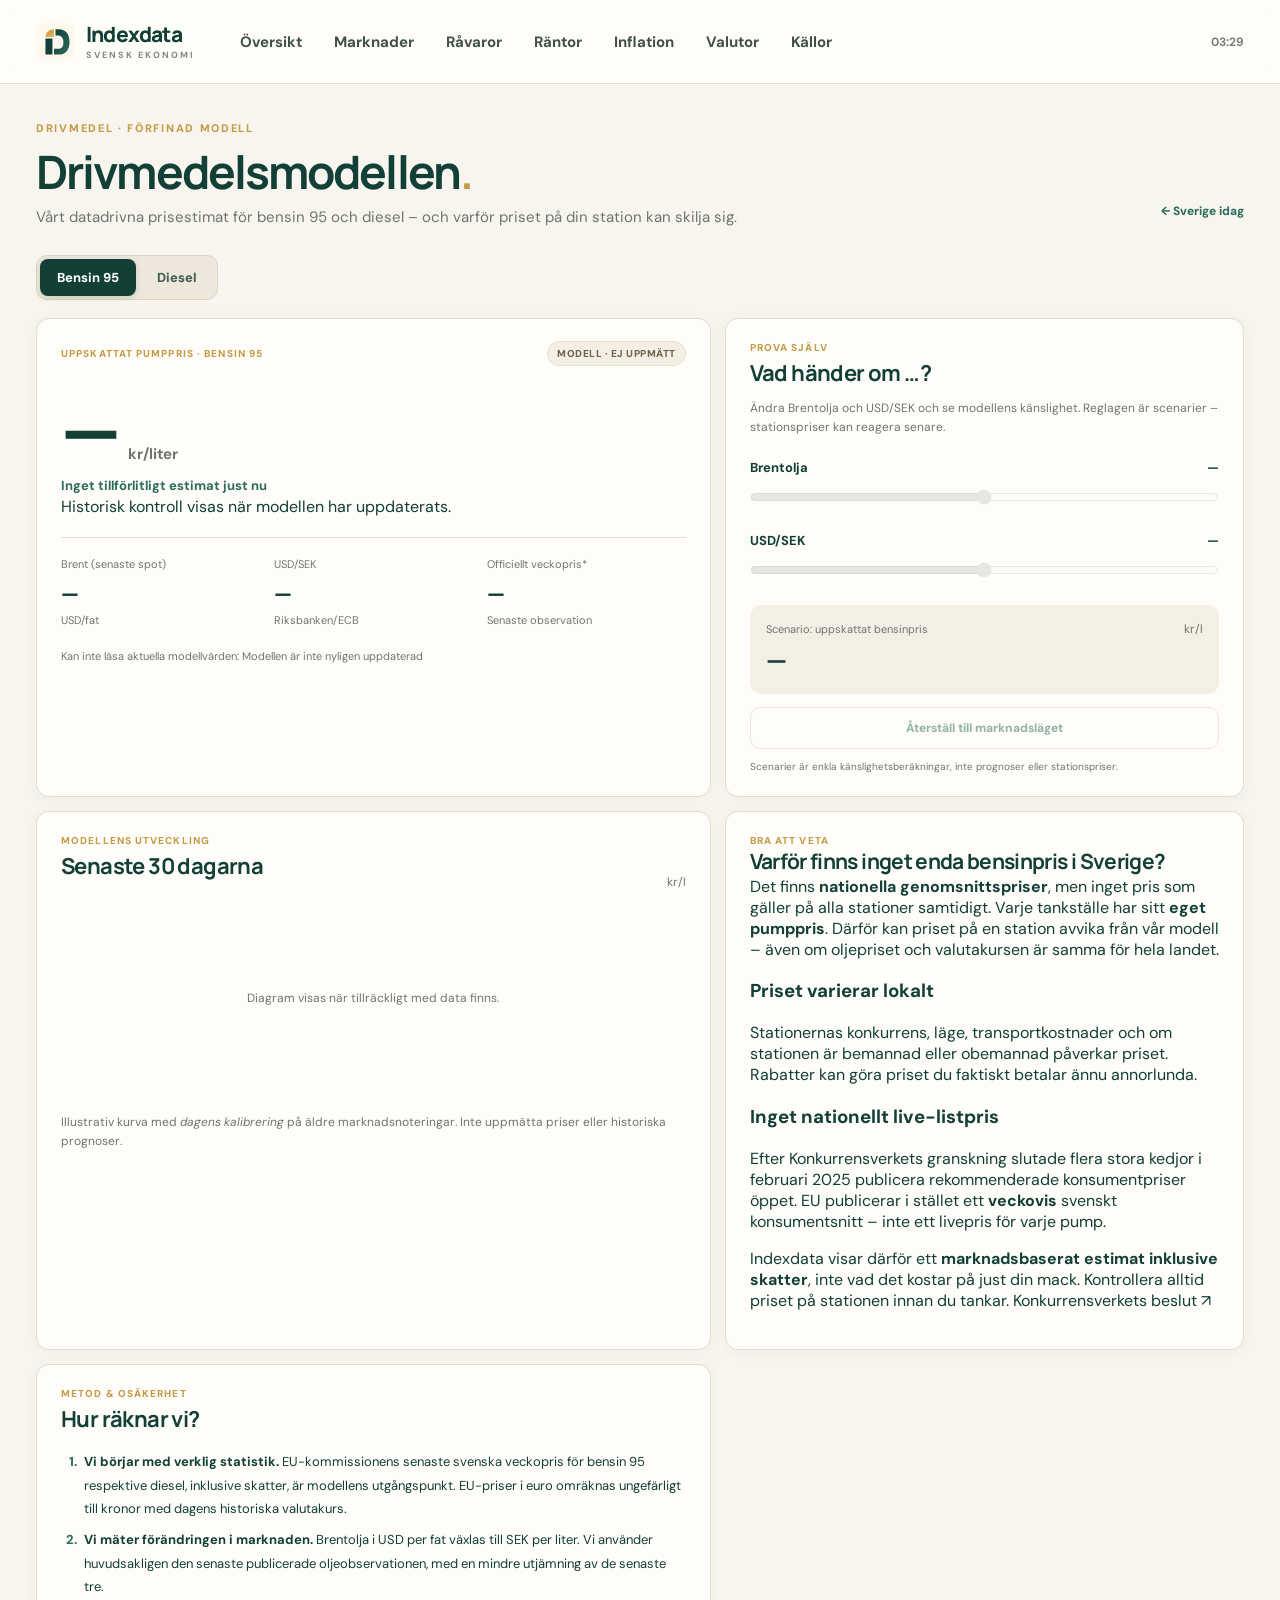
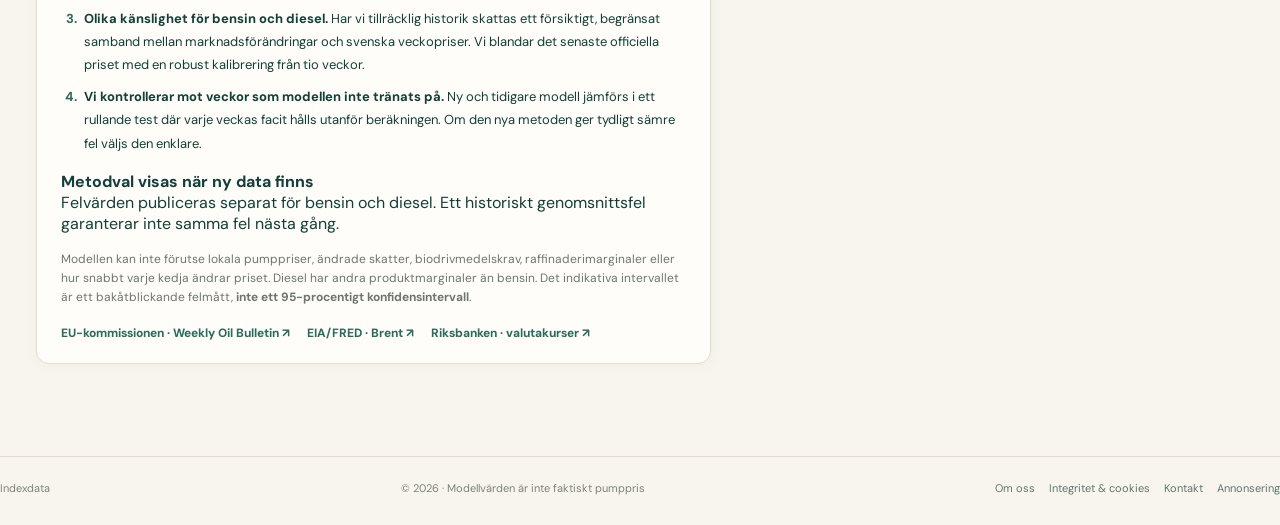
==== commit 1368544a: "Add files via upload" ====
--- a/bensinmodell.html
+++ b/bensinmodell.html
@@ -4,11 +4,11 @@
   <meta charset="utf-8">
   <meta name="viewport" content="width=device-width, initial-scale=1">
   <meta name="theme-color" content="#123F36">
-  <meta name="description" content="Utforska Indexdatas modeller för bensin och diesel baserade på Brentolja, valutakurser och historiska svenska konsumentpriser.">
+  <meta name="description" content="Se Indexdatas förfinade bensin- och dieselestimat, jämför historisk träffsäkerhet och förstå varför svenska pumppriser varierar mellan stationer.">
   <title>Bensin- och dieselestimat | Indexdata</title>
   <link rel="icon" href="./assets/favicon.svg?v=21" type="image/svg+xml">
-  <link rel="stylesheet" href="./assets/styles.css?v=21">
-  <script defer src="./assets/fuel-model.js?v=14"></script>
+  <link rel="stylesheet" href="./assets/styles.css?v=24">
+  <script defer src="./assets/fuel-model.js?v=24"></script>
   <link rel="canonical" href="https://indexdata.se/bensinmodell.html">
   <link rel="icon" type="image/png" sizes="32x32" href="./assets/favicon-32.png?v=21">
   <link rel="apple-touch-icon" sizes="180x180" href="./assets/apple-touch-icon.png?v=21">
@@ -19,7 +19,7 @@
   <meta property="og:type" content="website">
   <meta property="og:site_name" content="Indexdata">
   <meta property="og:title" content="Bensin- och dieselestimat | Indexdata">
-  <meta property="og:description" content="Utforska Indexdatas modeller för bensin och diesel baserade på Brentolja, valutakurser och historiska svenska konsumentpriser.">
+  <meta property="og:description" content="Se Indexdatas förfinade bensin- och dieselestimat, jämför historisk träffsäkerhet och förstå varför svenska pumppriser varierar mellan stationer.">
   <meta property="og:url" content="https://indexdata.se/bensinmodell.html">
   <meta property="og:image" content="https://indexdata.se/assets/indexdata-social.png">
   <meta property="og:image:width" content="1200">
@@ -27,7 +27,7 @@
   <meta property="og:image:alt" content="Indexdata – svensk ekonomi i överblick">
   <meta name="twitter:card" content="summary_large_image">
   <meta name="twitter:title" content="Bensin- och dieselestimat | Indexdata">
-  <meta name="twitter:description" content="Utforska Indexdatas modeller för bensin och diesel baserade på Brentolja, valutakurser och historiska svenska konsumentpriser.">
+  <meta name="twitter:description" content="Se Indexdatas förfinade bensin- och dieselestimat, jämför historisk träffsäkerhet och förstå varför svenska pumppriser varierar mellan stationer.">
   <meta name="twitter:image" content="https://indexdata.se/assets/indexdata-social.png">
 </head>
 <body>
@@ -40,9 +40,9 @@
 </div></header>
 <main class="main" id="mainContent">
   <div class="page-heading fuel-page-heading"><div>
-    <div class="overline">DRIVMEDEL · EXPERIMENTELL MODELL</div>
+    <div class="overline">DRIVMEDEL · FÖRFINAD MODELL</div>
     <h1>Drivmedelsmodellen<span class="orange-period">.</span></h1>
-    <p>Hur påverkas uppskattade priser för bensin 95 och diesel av råolja och dollarkurs?</p>
+    <p>Vårt datadrivna prisestimat för bensin 95 och diesel – och varför priset på din station kan skilja sig.</p>
   </div><a class="fuel-back-link" href="./index.html">← Sverige idag</a></div>
   <div class="fuel-type-tabs" role="group" aria-label="Välj drivmedel i modellen"><button type="button" data-fuel="petrol" aria-pressed="true">Bensin 95</button><button type="button" data-fuel="diesel" aria-pressed="false">Diesel</button></div>
   <div class="fuel-model-layout">
@@ -51,6 +51,7 @@
       <h2 id="modelTitle" class="sr-only">Modellens uppskattade pris</h2>
       <div class="fuel-model-big" aria-live="polite"><strong id="modelPrice">—</strong><span>kr/liter</span></div>
       <div class="fuel-model-band" id="modelBand">Beräknar indikativt spann …</div>
+      <p class="fuel-model-validation" id="modelValidation">Historisk kontroll visas när modellen har uppdaterats.</p>
       <div class="fuel-model-rule"></div>
       <div class="fuel-model-stats">
         <div><small>Brent (senaste spot)</small><strong id="modelBrent">—</strong><small id="modelBrentDate">USD/fat</small></div>
@@ -61,7 +62,7 @@
     </section>
     <section class="surface fuel-model-scenarios" aria-labelledby="modelScenarioTitle">
       <div class="fuel-model-subtitle"><div class="today-kicker">PROVA SJÄLV</div><h2 id="modelScenarioTitle">Vad händer om …?</h2></div>
-      <p class="fuel-muted">Justera Brent och dollarkursen. Påslaget från den historiska kalibreringen hålls konstant.</p>
+      <p class="fuel-muted">Ändra Brentolja och USD/SEK och se modellens känslighet. Reglagen är scenarier – stationspriser kan reagera senare.</p>
       <label class="fuel-slider-label" for="scenarioBrent"><span>Brentolja</span><strong id="scenarioBrentValue">— USD/fat</strong></label>
       <input id="scenarioBrent" type="range" min="30" max="200" step="1" disabled>
       <label class="fuel-slider-label" for="scenarioUsd"><span>USD/SEK</span><strong id="scenarioUsdValue">— kr</strong></label>
@@ -73,19 +74,41 @@
     <section class="surface fuel-model-chart" aria-labelledby="modelChartTitle">
       <div class="fuel-model-chart-title"><div><div class="today-kicker">MODELLENS UTVECKLING</div><h2 id="modelChartTitle">Senaste 30 dagarna</h2></div><span class="fuel-muted">kr/l</span></div>
       <div class="fuel-chart-wrap" id="fuelChart" role="img" aria-label="Modellberäknade drivmedelspriser senaste 30 dagarna">Diagram visas när tillräckligt med marknadsdata finns.</div>
-      <div class="fuel-muted fuel-chart-foot">Historiska scenariovärden med <em>dagens kalibrerade påslag</em>. Inte uppmätta historiska pumppriser.</div>
+      <div class="fuel-muted fuel-chart-foot">Illustrativ kurva med <em>dagens kalibrering</em> på äldre marknadsnoteringar. Inte uppmätta priser eller historiska prognoser.</div>
     </section>
+    <aside class="surface fuel-station-explainer" aria-labelledby="fuelStationWhyTitle">
+      <div class="today-kicker">BRA ATT VETA</div>
+      <h2 id="fuelStationWhyTitle">Varför finns inget enda bensinpris i Sverige?</h2>
+      <p>Det finns <strong>nationella genomsnittspriser</strong>, men inget pris som gäller på alla stationer samtidigt. Varje tankställe har sitt <strong>eget pumppris</strong>. Därför kan priset på en station avvika från vår modell – även om oljepriset och valutakursen är samma för hela landet.</p>
+      <div class="fuel-station-grid">
+        <div>
+          <h3>Priset varierar lokalt</h3>
+          <p>Stationernas konkurrens, läge, transportkostnader och om stationen är bemannad eller obemannad påverkar priset. Rabatter kan göra priset du faktiskt betalar ännu annorlunda.</p>
+        </div>
+        <div>
+          <h3>Inget nationellt live-listpris</h3>
+          <p>Efter Konkurrensverkets granskning slutade flera stora kedjor i februari 2025 publicera rekommenderade konsumentpriser öppet. EU publicerar i stället ett <strong>veckovis</strong> svenskt konsumentsnitt – inte ett livepris för varje pump.</p>
+        </div>
+      </div>
+      <p class="fuel-station-bottom">Indexdata visar därför ett <strong>marknadsbaserat estimat inklusive skatter</strong>, inte vad det kostar på just din mack. Kontrollera alltid priset på stationen innan du tankar.
+        <a href="https://www.konkurrensverket.se/informationsmaterial/nyhetsarkiv/2024/ataganden-fran-drivmedelsbolag-ger-battre-forutsattningar-for-priskonkurrens/" target="_blank" rel="noopener noreferrer">Konkurrensverkets beslut ↗</a>
+      </p>
+    </aside>
     <section class="surface fuel-model-explain" aria-labelledby="modelMethodTitle">
       <div class="today-kicker">METOD &amp; OSÄKERHET</div><h2 id="modelMethodTitle">Hur räknar vi?</h2>
       <ol class="fuel-method-list">
-        <li>Vi omvandlar Brent från USD per fat till en råoljeindikator i kr per liter med senast publicerade USD/SEK från Riksbanken eller ECB. Antagen känslighet är 1,25 gånger råoljeindikatorn.</li>
-        <li>Vi jämför den separat med de senaste <strong>10</strong> veckornas svenska konsumentpris för antingen bensin 95 eller diesel, inklusive skatter, från EU:s Oil Bulletin. Veckopriserna omvandlas ungefärligt till SEK med historiska EUR/SEK.</li>
-        <li>Medianen av skillnaderna blir ett kalibrerat påslag. Detta påslag adderas till dagens råoljeindikator, från den senast publicerade dagsnoteringen.</li>
-        <li>Vi jämför tidigare veckors beräkningar med då faktiskt publicerade veckopriser för att få ett <strong>indikativt felspann</strong>.</li>
+        <li><strong>Vi börjar med verklig statistik.</strong> EU-kommissionens senaste svenska veckopris för bensin 95 respektive diesel, inklusive skatter, är modellens utgångspunkt. EU-priser i euro omräknas ungefärligt till kronor med dagens historiska valutakurs.</li>
+        <li><strong>Vi mäter förändringen i marknaden.</strong> Brentolja i USD per fat växlas till SEK per liter. Vi använder huvudsakligen den senaste publicerade oljeobservationen, med en mindre utjämning av de senaste tre.</li>
+        <li><strong>Olika känslighet för bensin och diesel.</strong> Har vi tillräcklig historik skattas ett försiktigt, begränsat samband mellan marknadsförändringar och svenska veckopriser. Vi blandar det senaste officiella priset med en robust kalibrering från tio veckor.</li>
+        <li><strong>Vi kontrollerar mot veckor som modellen inte tränats på.</strong> Ny och tidigare modell jämförs i ett rullande test där varje veckas facit hålls utanför beräkningen. Om den nya metoden ger tydligt sämre fel väljs den enklare.</li>
       </ol>
-      <p class="fuel-muted">* Det officiella veckopriset är en separat statistisk observation och inte dagens pumppris. Bensin och diesel kalibreras var för sig, men använder samma antagna känslighet för Brent. Modellen är förenklad: särskilt dieselns produktmarginaler, raffinering, distribution, biokomponenter, skatteförändringar, valutaförskjutning och marknadens eftersläpning fångas inte fullständigt. Felspannet är inte ett 95-procentigt konfidensintervall.</p>
+      <div class="fuel-method-verification">
+        <strong id="modelMethodChoice">Metodval visas när ny data finns</strong>
+        <p id="modelMethodCompare">Felvärden publiceras separat för bensin och diesel. Ett historiskt genomsnittsfel garanterar inte samma fel nästa gång.</p>
+      </div>
+      <p class="fuel-muted">Modellen kan inte förutse lokala pumppriser, ändrade skatter, biodrivmedelskrav, raffinaderimarginaler eller hur snabbt varje kedja ändrar priset. Diesel har andra produktmarginaler än bensin. Det indikativa intervallet är ett bakåtblickande felmått, <strong>inte ett 95-procentigt konfidensintervall</strong>.</p>
       <div class="fuel-model-sources">
-        <a href="https://www.euenergyprices.eu/en/data" target="_blank" rel="noopener noreferrer">EU EnergyPrices · EU Oil Bulletin ↗</a>
+        <a href="https://energy.ec.europa.eu/data-and-analysis/weekly-oil-bulletin_en" target="_blank" rel="noopener noreferrer">EU-kommissionen · Weekly Oil Bulletin ↗</a>
         <a href="https://fred.stlouisfed.org/series/DCOILBRENTEU" target="_blank" rel="noopener noreferrer">EIA/FRED · Brent ↗</a>
         <a href="https://www.riksbank.se/sv/statistik/rantor-och-valutakurser/hamta-rantor-och-valutakurser-via-api/" target="_blank" rel="noopener noreferrer">Riksbanken · valutakurser ↗</a>
       </div>
--- a/assets/styles.css
+++ b/assets/styles.css
@@ -549,3 +549,39 @@
 .home-screen .sverige-footer{display:flex;justify-content:space-between;gap:6px;padding:4px 36px 9px;max-width:1360px;font-size:10px;line-height:1.3}
 @media(max-width:810px){.home-screen .sverige-footer{padding:12px 18px;gap:10px}}
 @media(max-width:620px){.home-screen .sverige-footer{display:flex;justify-content:flex-start;flex-direction:column;padding:13px 16px;gap:8px}.site-footer{align-items:flex-start}}
+
+/* v22 – jämförbar procentförändring för drivmedelsmodeller och valutakurser */
+.market-trend{display:inline-flex;align-items:center;justify-content:center;width:max-content;max-width:100%;font-size:11px;font-weight:800;line-height:1.25;white-space:nowrap;border-radius:7px;padding:4px 6px;color:#61706a;background:#e9eeeb;font-variant-numeric:tabular-nums}
+.market-trend[data-trend="up"]{background:#e4f5ea;color:#138343}
+.market-trend[data-trend="down"]{background:#fde8ed;color:#c9244c}
+.market-trend[data-trend="flat"]{background:#edf1ef;color:#526e60}
+.price-and-trend{display:flex;flex-direction:column!important;align-items:flex-end;gap:3px!important;flex-shrink:0;min-width:0}
+.today-fuel .fuel-mini{align-items:center;flex-direction:row}
+.today-fuel .price-and-trend strong{font-size:21px;line-height:1.12}
+.today-two-values .market-trend{margin-top:5px;font-size:10px;padding:3px 6px}
+@media(max-width:620px){.today-fuel .fuel-mini{align-items:center;flex-direction:row;gap:8px}.today-fuel .price-and-trend{align-items:flex-end}}
+/* På mobil visas drivmedlen på två egna rader så att procentbrickorna får plats. */
+@media(max-width:620px){
+  .today-fuel .fuel-mini-list{grid-template-columns:minmax(0,1fr);grid-template-rows:repeat(2,minmax(62px,1fr));}
+  .today-fuel .fuel-mini{min-width:0;padding:8px 10px;}
+  .today-fuel .fuel-type{white-space:normal;line-height:1.15;}
+  .today-fuel .price-and-trend strong{font-size:22px;}
+}
+@media(max-width:620px){.today-fuel .fuel-mini{justify-content:space-between;}}
+
+/* Indexdata v23 – centrera OMX30 och placera valutaförändring bredvid kurs. */
+.today-exchange-v18 .omx-brief-main{justify-content:center}
+.today-currency .today-two-values{gap:10px}
+.today-currency .fx-inline-quote{display:flex;align-items:center;gap:8px;min-width:0;white-space:nowrap}
+.today-currency .fx-inline-quote strong{font-size:clamp(19px,1.55vw,24px);line-height:1.18;letter-spacing:-.7px}
+.today-currency .fx-inline-quote .market-trend{display:inline-flex;margin:0;font-size:10px;padding:4px 6px;flex-shrink:0}
+@media(max-width:620px){
+  .today-currency .fx-inline-quote{gap:7px}
+  .today-currency .fx-inline-quote strong{font-size:clamp(19px,5.8vw,24px)}
+}
+@media(max-width:380px){
+  .today-currency .today-two-values{gap:6px}
+  .today-currency .fx-inline-quote{gap:4px}
+  .today-currency .fx-inline-quote strong{font-size:19px;letter-spacing:-1px}
+  .today-currency .fx-inline-quote .market-trend{font-size:9px;padding:3px 4px}
+}
